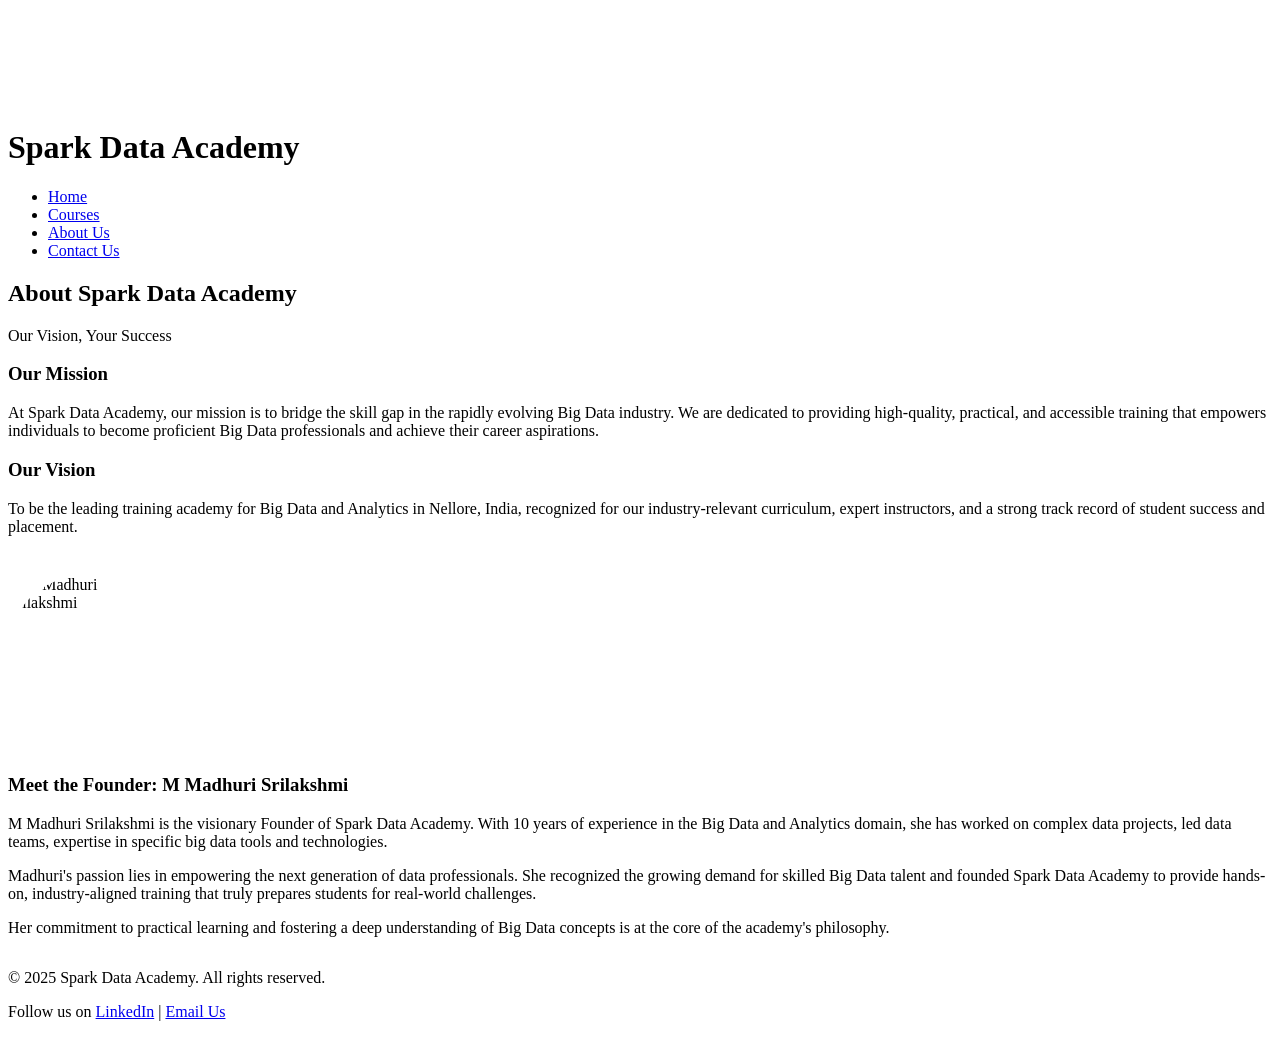
==== about.html @ 3890a060 "Update about.html" ====
<!DOCTYPE html>
<html lang="en">
<head>
    <meta charset="UTF-8">
    <meta name="viewport" content="width=device-width, initial-scale=1.0">
    <title>About Us - Spark Data Academy</title>
    <link rel="stylesheet" href="style.css">
    <link href="https://fonts.googleapis.com/css2?family=Montserrat:wght@400;700&family=Open+Sans:wght@400;600&display=swap" rel="stylesheet">
    <style>
        /* Embed the custom logo for the page header */
        .header-logo {
            content: url('logo.png'); /* REPLACE THIS WITH YOUR LOGO URL */
            height: 100px; /* Adjust as needed */
            width: 100px; /* auto; */
            vertical-align: middle;
            margin-right: 15px;
        }
        .founder-section {
            display: flex;
            align-items: center;
            gap: 30px;
            margin-top: 40px;
            flex-wrap: wrap; /* Allows wrapping on smaller screens */
        }
        .founder-img {
            flex-shrink: 0;
            width: 150px;
            height: 150px;
            border-radius: 50%;
            object-fit: cover;
            border: 3px solid var(--accent-color); /* Matches theme */
        }
        .founder-text {
            flex-grow: 1;
        }
    </style>
</head>
<body>
    <header>
        <div class="container">
            <span class="header-logo"></span>
            <h1>Spark Data Academy</h1>
            <nav>
                <ul>
                    <li><a href="index.html">Home</a></li>
                    <li><a href="courses.html">Courses</a></li>
                    <li><a href="about.html">About Us</a></li>
                    <li><a href="contact.html">Contact Us</a></li>
                </ul>
            </nav>
        </div>
    </header>

    <section id="page-hero">
        <div class="container">
            <h2>About Spark Data Academy</h2>
            <p>Our Vision, Your Success</p>
        </div>
    </section>

    <section id="about-content" class="light-bg">
        <div class="container">
            <h3>Our Mission</h3>
            <p>At Spark Data Academy, our mission is to bridge the skill gap in the rapidly evolving Big Data industry. We are dedicated to providing high-quality, practical, and accessible training that empowers individuals to become proficient Big Data professionals and achieve their career aspirations.</p>

            <h3>Our Vision</h3>
            <p>To be the leading training academy for Big Data and Analytics in Nellore, India, recognized for our industry-relevant curriculum, expert instructors, and a strong track record of student success and placement.</p>

            <div class="founder-section">
                <img src="https://i.imgur.com/your-profile-image-here.png" alt="M Madhuri Srilakshmi" class="founder-img"> <div class="founder-text">
                    <h3>Meet the Founder: M Madhuri Srilakshmi</h3>
                    <p>M Madhuri Srilakshmi is the visionary Founder of Spark Data Academy. With 10 years of experience in the Big Data and Analytics domain, she has worked on complex data projects, led data teams, expertise in specific big data tools and technologies.</p>
                    <p>Madhuri's passion lies in empowering the next generation of data professionals. She recognized the growing demand for skilled Big Data talent and founded Spark Data Academy to provide hands-on, industry-aligned training that truly prepares students for real-world challenges.</p>
                    <p>Her commitment to practical learning and fostering a deep understanding of Big Data concepts is at the core of the academy's philosophy.</p>
                </div>
            </div>
        </div>
    </section>

    <footer>
        <div class="container">
            <p>&copy; 2025 Spark Data Academy. All rights reserved.</p>
            <p>Follow us on <a href="https://www.linkedin.com/company/sparkbigdataacademy" target="_blank">LinkedIn</a> | <a href="mailto:sparkbigdataacademy@gmail.com">Email Us</a></p>
        </div>
    </footer>
</body>
</html>
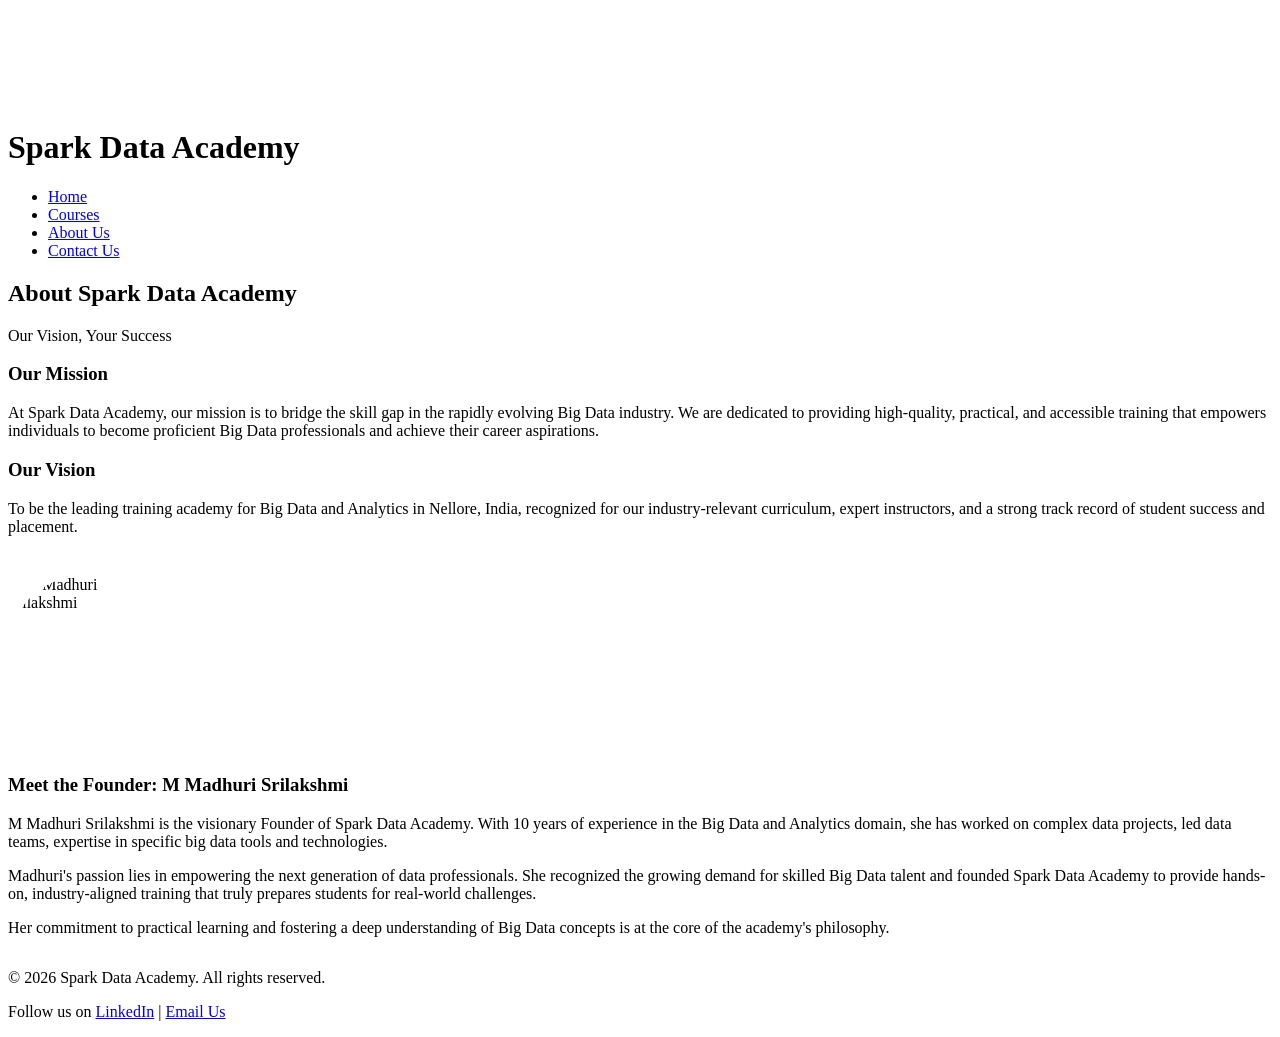
==== commit 700f722c: "Update about.html" ====
--- a/about.html
+++ b/about.html
@@ -79,7 +79,7 @@
 
     <footer>
         <div class="container">
-            <p>&copy; 2025 Spark Data Academy. All rights reserved.</p>
+            <p>&copy; 2026 Spark Data Academy. All rights reserved.</p>
             <p>Follow us on <a href="https://www.linkedin.com/company/sparkbigdataacademy" target="_blank">LinkedIn</a> | <a href="mailto:sparkbigdataacademy@gmail.com">Email Us</a></p>
         </div>
     </footer>
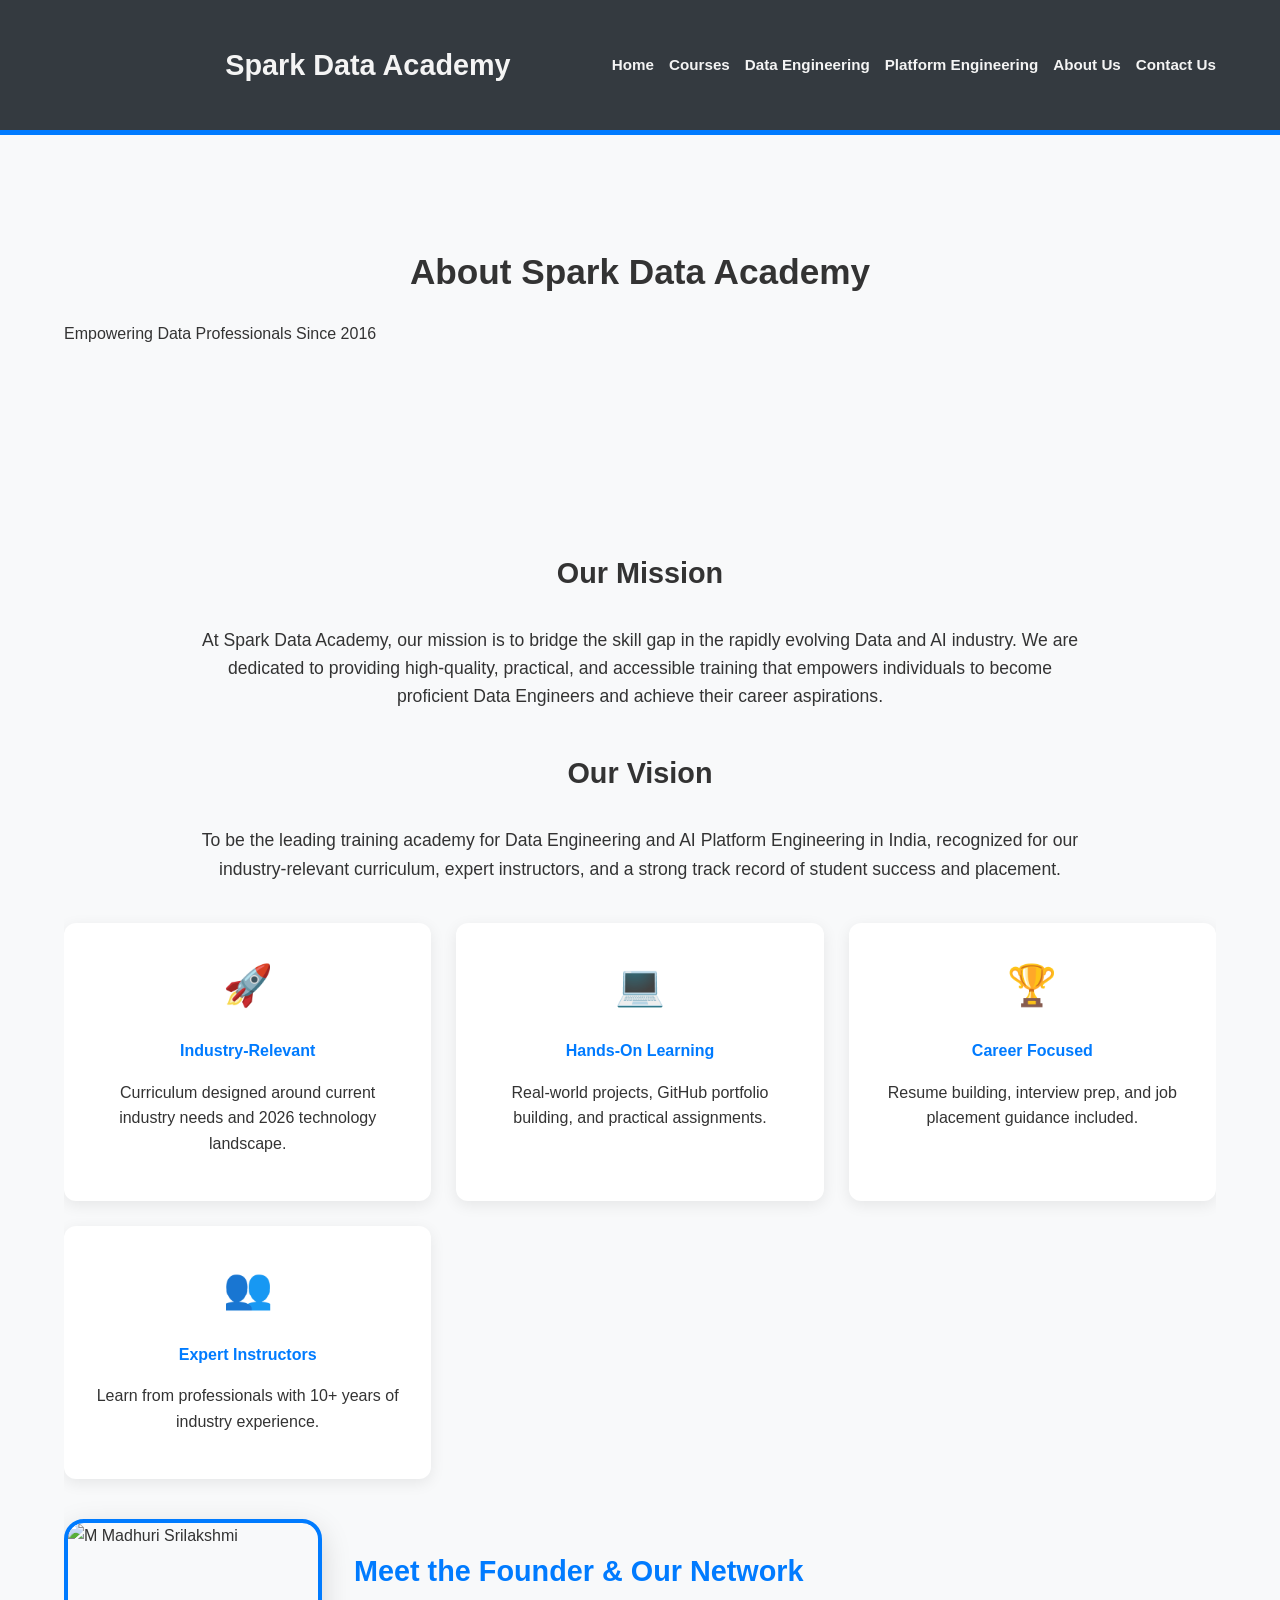
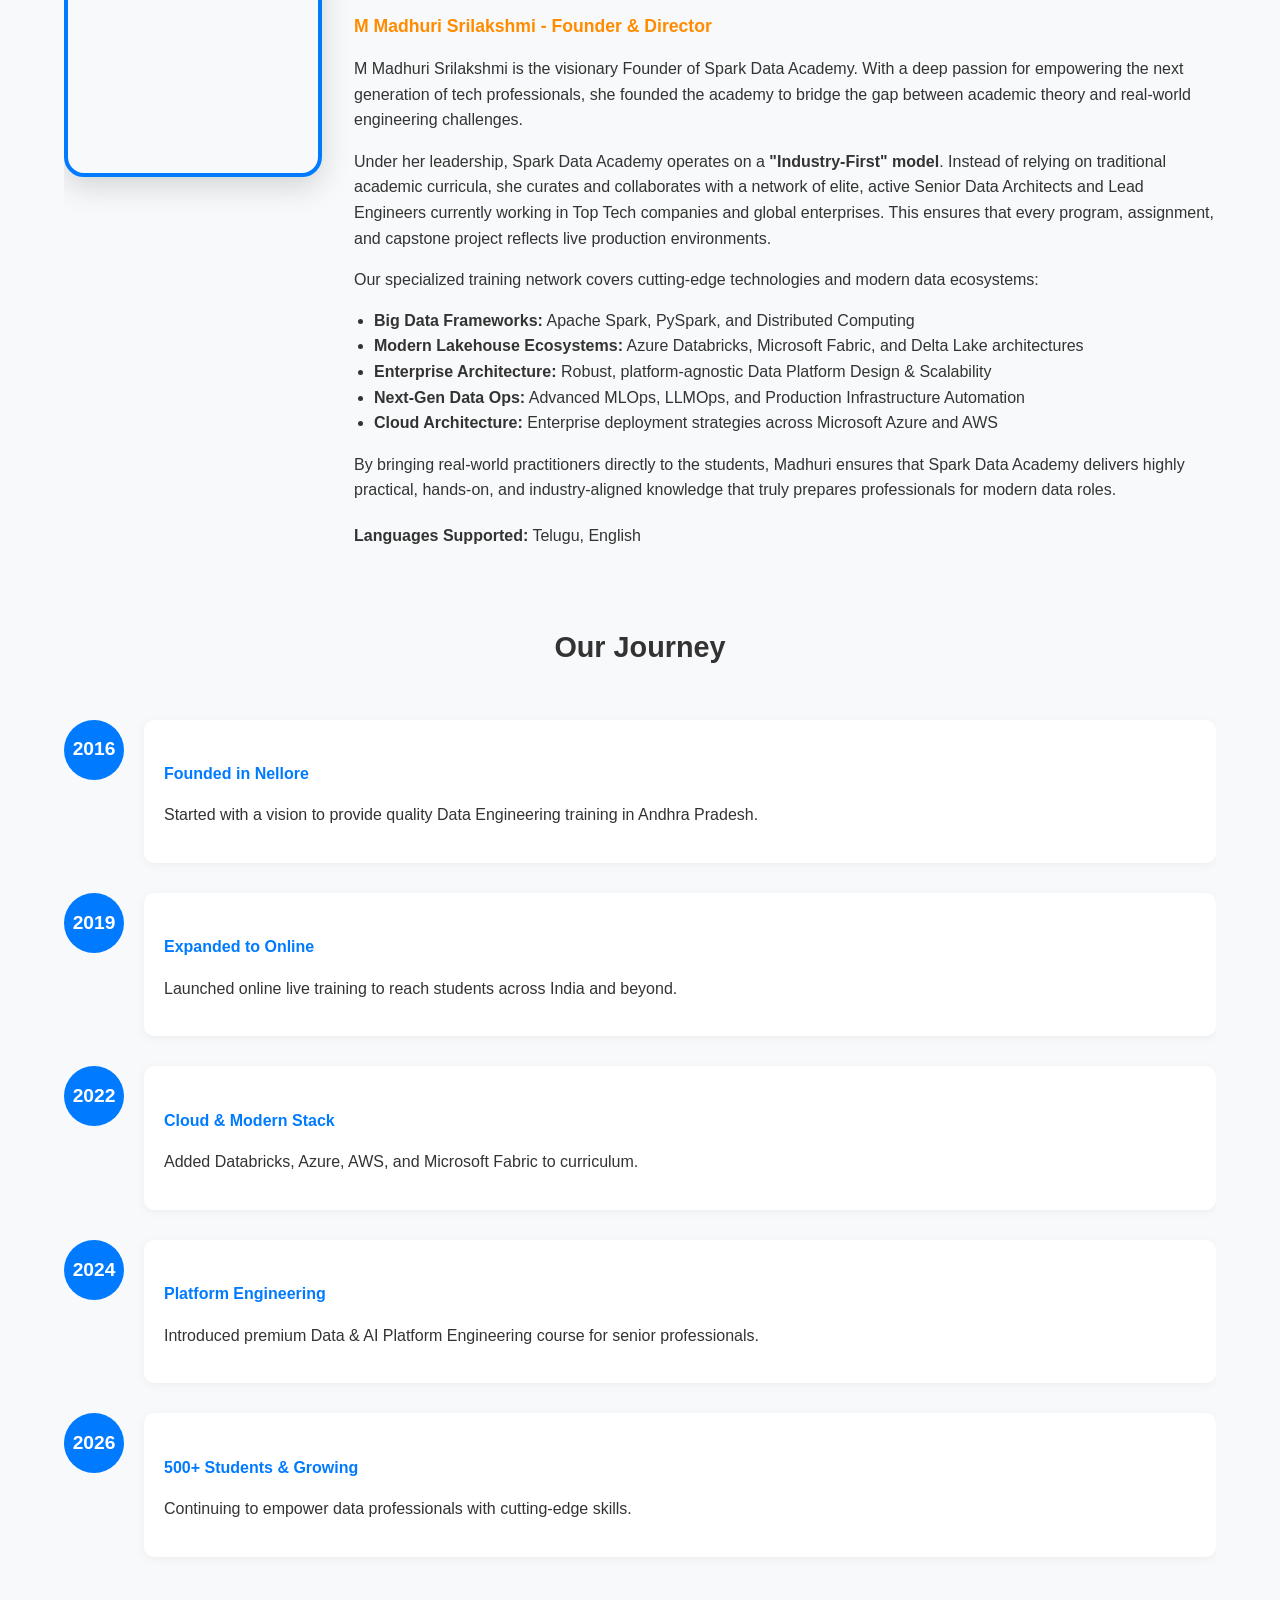
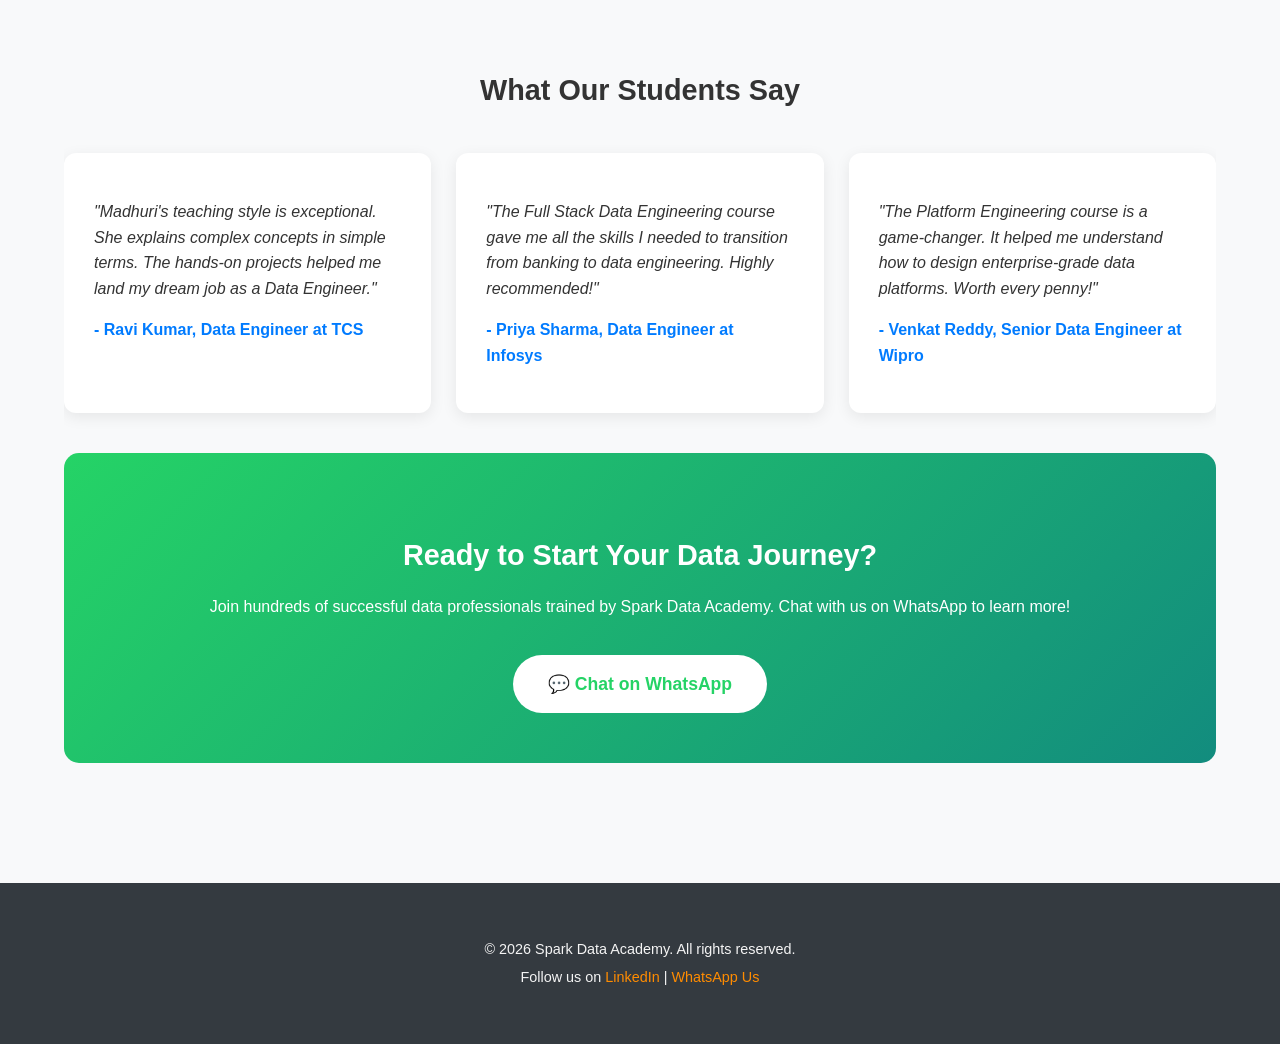
==== commit d1db5cce: "Updated syllabus and academy information" ====
--- a/about.html
+++ b/about.html
@@ -7,31 +7,133 @@
     <link rel="stylesheet" href="style.css">
     <link href="https://fonts.googleapis.com/css2?family=Montserrat:wght@400;700&family=Open+Sans:wght@400;600&display=swap" rel="stylesheet">
     <style>
-        /* Embed the custom logo for the page header */
         .header-logo {
-            content: url('logo.png'); /* REPLACE THIS WITH YOUR LOGO URL */
-            height: 100px; /* Adjust as needed */
-            width: 100px; /* auto; */
+            content: url('https://github.com/sparkdataacademy/sparkdataacademy.github.io/blob/e633ca1f9856132169ed6efd77cc8ddea6101597/logo.png?raw=true'); 
+            height: 60px; 
+            width: auto;
             vertical-align: middle;
             margin-right: 15px;
         }
         .founder-section {
+            display: grid;
+            grid-template-columns: 250px 1fr;
+            gap: 40px;
+            margin-top: 40px;
+            align-items: start;
+        }
+        .founder-img {
+            width: 250px;
+            height: 250px;
+            border-radius: 20px;
+            object-fit: cover;
+            border: 4px solid var(--primary-color);
+            box-shadow: 0 10px 30px rgba(0, 0, 0, 0.15);
+        }
+        .founder-text h3 {
+            color: var(--primary-color);
+            margin-bottom: 15px;
+        }
+        .founder-text .founder-title {
+            color: var(--secondary-color);
+            font-weight: bold;
+            font-size: 1.1em;
+            margin-bottom: 15px;
+        }
+        .values-grid {
+            display: grid;
+            grid-template-columns: repeat(auto-fit, minmax(280px, 1fr));
+            gap: 25px;
+            margin: 40px 0;
+        }
+        .value-card {
+            background: white;
+            padding: 30px;
+            border-radius: 12px;
+            text-align: center;
+            box-shadow: 0 4px 15px rgba(0, 0, 0, 0.08);
+            transition: transform 0.3s ease;
+        }
+        .value-card:hover {
+            transform: translateY(-5px);
+        }
+        .value-icon {
+            font-size: 2.5em;
+            margin-bottom: 15px;
+        }
+        .value-card h4 {
+            color: var(--primary-color);
+            margin-bottom: 10px;
+        }
+        .timeline {
+            position: relative;
+            padding: 20px 0;
+        }
+        .timeline-item {
+            display: flex;
+            margin-bottom: 30px;
+        }
+        .timeline-marker {
+            width: 60px;
+            height: 60px;
+            background: var(--primary-color);
+            border-radius: 50%;
             display: flex;
             align-items: center;
-            gap: 30px;
-            margin-top: 40px;
-            flex-wrap: wrap; /* Allows wrapping on smaller screens */
-        }
-        .founder-img {
+            justify-content: center;
+            color: white;
+            font-weight: bold;
+            font-size: 1.2em;
             flex-shrink: 0;
-            width: 150px;
-            height: 150px;
-            border-radius: 50%;
-            object-fit: cover;
-            border: 3px solid var(--accent-color); /* Matches theme */
-        }
-        .founder-text {
-            flex-grow: 1;
+            margin-right: 20px;
+        }
+        .timeline-content {
+            background: white;
+            padding: 20px;
+            border-radius: 10px;
+            box-shadow: 0 2px 10px rgba(0, 0, 0, 0.05);
+            flex: 1;
+        }
+        .timeline-content h4 {
+            color: var(--primary-color);
+            margin-bottom: 5px;
+        }
+        .cta-section {
+            background: linear-gradient(135deg, #25D366, #128C7E);
+            color: white;
+            padding: 50px 30px;
+            border-radius: 15px;
+            text-align: center;
+            margin: 40px 0;
+        }
+        .cta-section h3 {
+            color: white;
+            margin-bottom: 15px;
+        }
+        .whatsapp-btn {
+            display: inline-block;
+            background: white;
+            color: #25D366;
+            padding: 15px 35px;
+            text-decoration: none;
+            border-radius: 50px;
+            font-weight: bold;
+            font-size: 1.1em;
+            transition: all 0.3s ease;
+            margin-top: 20px;
+        }
+        .whatsapp-btn:hover {
+            transform: translateY(-3px);
+            box-shadow: 0 5px 20px rgba(0, 0, 0, 0.2);
+            text-decoration: none;
+        }
+        @media (max-width: 768px) {
+            .founder-section {
+                grid-template-columns: 1fr;
+                text-align: center;
+            }
+            .founder-img {
+                margin: 0 auto;
+            }
         }
     </style>
 </head>
@@ -44,6 +146,8 @@
                 <ul>
                     <li><a href="index.html">Home</a></li>
                     <li><a href="courses.html">Courses</a></li>
+                    <li><a href="full-stack-data-engineering-syllabus.html">Data Engineering</a></li>
+                    <li><a href="data-ai-platform-engineering.html">Platform Engineering</a></li>
                     <li><a href="about.html">About Us</a></li>
                     <li><a href="contact.html">Contact Us</a></li>
                 </ul>
@@ -54,25 +158,120 @@
     <section id="page-hero">
         <div class="container">
             <h2>About Spark Data Academy</h2>
-            <p>Our Vision, Your Success</p>
+            <p>Empowering Data Professionals Since 2016</p>
         </div>
     </section>
 
     <section id="about-content" class="light-bg">
         <div class="container">
-            <h3>Our Mission</h3>
-            <p>At Spark Data Academy, our mission is to bridge the skill gap in the rapidly evolving Big Data industry. We are dedicated to providing high-quality, practical, and accessible training that empowers individuals to become proficient Big Data professionals and achieve their career aspirations.</p>
-
-            <h3>Our Vision</h3>
-            <p>To be the leading training academy for Big Data and Analytics in Nellore, India, recognized for our industry-relevant curriculum, expert instructors, and a strong track record of student success and placement.</p>
+            <h3 style="text-align: center; margin-bottom: 30px;">Our Mission</h3>
+            <p style="text-align: center; max-width: 900px; margin: 0 auto; font-size: 1.1em;">At Spark Data Academy, our mission is to bridge the skill gap in the rapidly evolving Data and AI industry. We are dedicated to providing high-quality, practical, and accessible training that empowers individuals to become proficient Data Engineers and achieve their career aspirations.</p>
+
+            <h3 style="text-align: center; margin: 40px 0 30px;">Our Vision</h3>
+            <p style="text-align: center; max-width: 900px; margin: 0 auto; font-size: 1.1em;">To be the leading training academy for Data Engineering and AI Platform Engineering in India, recognized for our industry-relevant curriculum, expert instructors, and a strong track record of student success and placement.</p>
+
+            <div class="values-grid">
+                <div class="value-card">
+                    <div class="value-icon">&#128640;</div>
+                    <h4>Industry-Relevant</h4>
+                    <p>Curriculum designed around current industry needs and 2026 technology landscape.</p>
+                </div>
+                <div class="value-card">
+                    <div class="value-icon">&#128187;</div>
+                    <h4>Hands-On Learning</h4>
+                    <p>Real-world projects, GitHub portfolio building, and practical assignments.</p>
+                </div>
+                <div class="value-card">
+                    <div class="value-icon">&#127942;</div>
+                    <h4>Career Focused</h4>
+                    <p>Resume building, interview prep, and job placement guidance included.</p>
+                </div>
+                <div class="value-card">
+                    <div class="value-icon">&#128101;</div>
+                    <h4>Expert Instructors</h4>
+                    <p>Learn from professionals with 10+ years of industry experience.</p>
+                </div>
+            </div>
 
             <div class="founder-section">
-                <img src="https://i.imgur.com/your-profile-image-here.png" alt="M Madhuri Srilakshmi" class="founder-img"> <div class="founder-text">
-                    <h3>Meet the Founder: M Madhuri Srilakshmi</h3>
-                    <p>M Madhuri Srilakshmi is the visionary Founder of Spark Data Academy. With 10 years of experience in the Big Data and Analytics domain, she has worked on complex data projects, led data teams, expertise in specific big data tools and technologies.</p>
-                    <p>Madhuri's passion lies in empowering the next generation of data professionals. She recognized the growing demand for skilled Big Data talent and founded Spark Data Academy to provide hands-on, industry-aligned training that truly prepares students for real-world challenges.</p>
-                    <p>Her commitment to practical learning and fostering a deep understanding of Big Data concepts is at the core of the academy's philosophy.</p>
-                </div>
+                <img src="https://github.com/sparkdataacademy/sparkdataacademy.github.io/blob/main/logo.png?raw=true" alt="M Madhuri Srilakshmi" class="founder-img">
+                <div class="founder-text">
+                    <h3>Meet the Founder & Our Network</h3>
+                    <p class="founder-title">M Madhuri Srilakshmi - Founder & Director</p>
+                    <p>M Madhuri Srilakshmi is the visionary Founder of Spark Data Academy. With a deep passion for empowering the next generation of tech professionals, she founded the academy to bridge the gap between academic theory and real-world engineering challenges.</p>
+                    <p>Under her leadership, Spark Data Academy operates on a <strong>"Industry-First" model</strong>. Instead of relying on traditional academic curricula, she curates and collaborates with a network of elite, active Senior Data Architects and Lead Engineers currently working in Top Tech companies and global enterprises. This ensures that every program, assignment, and capstone project reflects live production environments.</p>
+                    <p>Our specialized training network covers cutting-edge technologies and modern data ecosystems:</p>
+                    <ul style="margin: 15px 0; padding-left: 20px;">
+                        <li><strong>Big Data Frameworks:</strong> Apache Spark, PySpark, and Distributed Computing</li>
+                        <li><strong>Modern Lakehouse Ecosystems:</strong> Azure Databricks, Microsoft Fabric, and Delta Lake architectures</li>
+                        <li><strong>Enterprise Architecture:</strong> Robust, platform-agnostic Data Platform Design & Scalability</li>
+                        <li><strong>Next-Gen Data Ops:</strong> Advanced MLOps, LLMOps, and Production Infrastructure Automation</li>
+                        <li><strong>Cloud Architecture:</strong> Enterprise deployment strategies across Microsoft Azure and AWS</li>
+                    </ul>
+                    <p>By bringing real-world practitioners directly to the students, Madhuri ensures that Spark Data Academy delivers highly practical, hands-on, and industry-aligned knowledge that truly prepares professionals for modern data roles.</p>
+                    <p style="margin-top: 20px;"><strong>Languages Supported:</strong> Telugu, English</p>
+                </div>
+            </div>
+
+            <h3 style="text-align: center; margin: 60px 0 30px;">Our Journey</h3>
+            <div class="timeline">
+                <div class="timeline-item">
+                    <div class="timeline-marker">2016</div>
+                    <div class="timeline-content">
+                        <h4>Founded in Nellore</h4>
+                        <p>Started with a vision to provide quality Data Engineering training in Andhra Pradesh.</p>
+                    </div>
+                </div>
+                <div class="timeline-item">
+                    <div class="timeline-marker">2019</div>
+                    <div class="timeline-content">
+                        <h4>Expanded to Online</h4>
+                        <p>Launched online live training to reach students across India and beyond.</p>
+                    </div>
+                </div>
+                <div class="timeline-item">
+                    <div class="timeline-marker">2022</div>
+                    <div class="timeline-content">
+                        <h4>Cloud & Modern Stack</h4>
+                        <p>Added Databricks, Azure, AWS, and Microsoft Fabric to curriculum.</p>
+                    </div>
+                </div>
+                <div class="timeline-item">
+                    <div class="timeline-marker">2024</div>
+                    <div class="timeline-content">
+                        <h4>Platform Engineering</h4>
+                        <p>Introduced premium Data & AI Platform Engineering course for senior professionals.</p>
+                    </div>
+                </div>
+                <div class="timeline-item">
+                    <div class="timeline-marker">2026</div>
+                    <div class="timeline-content">
+                        <h4>500+ Students & Growing</h4>
+                        <p>Continuing to empower data professionals with cutting-edge skills.</p>
+                    </div>
+                </div>
+            </div>
+
+            <h3 style="text-align: center; margin: 60px 0 30px;">What Our Students Say</h3>
+            <div class="values-grid">
+                <div class="value-card" style="text-align: left;">
+                    <p style="font-style: italic; margin-bottom: 15px;">"Madhuri's teaching style is exceptional. She explains complex concepts in simple terms. The hands-on projects helped me land my dream job as a Data Engineer."</p>
+                    <p style="font-weight: bold; color: var(--primary-color);">- Ravi Kumar, Data Engineer at TCS</p>
+                </div>
+                <div class="value-card" style="text-align: left;">
+                    <p style="font-style: italic; margin-bottom: 15px;">"The Full Stack Data Engineering course gave me all the skills I needed to transition from banking to data engineering. Highly recommended!"</p>
+                    <p style="font-weight: bold; color: var(--primary-color);">- Priya Sharma, Data Engineer at Infosys</p>
+                </div>
+                <div class="value-card" style="text-align: left;">
+                    <p style="font-style: italic; margin-bottom: 15px;">"The Platform Engineering course is a game-changer. It helped me understand how to design enterprise-grade data platforms. Worth every penny!"</p>
+                    <p style="font-weight: bold; color: var(--primary-color);">- Venkat Reddy, Senior Data Engineer at Wipro</p>
+                </div>
+            </div>
+
+            <div class="cta-section">
+                <h3>Ready to Start Your Data Journey?</h3>
+                <p>Join hundreds of successful data professionals trained by Spark Data Academy. Chat with us on WhatsApp to learn more!</p>
+                <a href="https://wa.me/919030456094?text=Hi%20Spark%20Data%20Academy!%20I%27d%20like%20to%20know%20more%20about%20your%20courses." class="whatsapp-btn" target="_blank">&#128172; Chat on WhatsApp</a>
             </div>
         </div>
     </section>
@@ -80,8 +279,8 @@
     <footer>
         <div class="container">
             <p>&copy; 2026 Spark Data Academy. All rights reserved.</p>
-            <p>Follow us on <a href="https://www.linkedin.com/company/sparkbigdataacademy" target="_blank">LinkedIn</a> | <a href="mailto:sparkbigdataacademy@gmail.com">Email Us</a></p>
+            <p>Follow us on <a href="https://www.linkedin.com/company/sparkbigdataacademy" target="_blank">LinkedIn</a> | <a href="https://wa.me/919030456094" target="_blank">WhatsApp Us</a></p>
         </div>
     </footer>
 </body>
-</html>
+</html>
--- a/style.css
+++ b/style.css
@@ -0,0 +1,301 @@
+/* Basic Reset & Base Styles */
+:root {
+    --primary-color: #007bff; /* A nice blue, adjust to your brand blue */
+    --secondary-color: #ff8c00; /* A vibrant orange, adjust to your brand orange */
+    --accent-color: #ff6347; /* A more reddish orange, for highlights */
+    --dark-text: #333;
+    --light-text: #f4f4f4;
+    --light-bg: #f8f9fa;
+    --dark-bg: #343a40;
+    --gray-light: #e9ecef;
+}
+
+body {
+    font-family: 'Open Sans', sans-serif;
+    margin: 0;
+    padding: 0;
+    line-height: 1.6;
+    color: var(--dark-text);
+    background-color: var(--light-bg);
+}
+
+.container {
+    width: 90%;
+    max-width: 1200px;
+    margin: auto;
+    overflow: hidden; /* Clear floats */
+    padding: 20px 0;
+}
+
+h1, h2, h3, h4, h5, h6 {
+    font-family: 'Montserrat', sans-serif;
+    color: var(--dark-text);
+    margin-bottom: 20px;
+}
+
+h1 { font-size: 2.8em; text-align: center; }
+h2 { font-size: 2.2em; text-align: center; }
+h3 { font-size: 1.8em; margin-bottom: 15px; }
+
+p {
+    margin-bottom: 15px;
+}
+
+a {
+    color: var(--primary-color);
+    text-decoration: none;
+}
+
+a:hover {
+    text-decoration: underline;
+}
+
+/* Header */
+header {
+    background: var(--dark-bg);
+    color: var(--light-text);
+    padding: 15px 0;
+    border-bottom: 5px solid var(--primary-color);
+}
+
+header .container {
+    display: flex;
+    justify-content: space-between;
+    align-items: center;
+    flex-wrap: wrap; /* Allows wrapping on smaller screens */
+}
+
+header h1 {
+    color: var(--light-text);
+    margin: 0;
+    font-size: 1.8em;
+    text-align: left; /* Override general h1 center */
+}
+
+header nav ul {
+    list-style: none;
+    margin: 0;
+    padding: 0;
+    display: flex;
+    flex-wrap: wrap; /* Allows wrapping on smaller screens */
+}
+
+header nav ul li {
+    margin-left: 15px;
+}
+
+header nav ul li a {
+    color: var(--light-text);
+    text-decoration: none;
+    font-weight: 600;
+    font-size: 0.95em;
+    transition: color 0.3s ease;
+}
+
+header nav ul li a:hover {
+    color: var(--secondary-color);
+    text-decoration: none; /* Remove underline on hover for nav */
+}
+
+/* Hero Section */
+#hero {
+    background: linear-gradient(rgba(0, 0, 0, 0.6), rgba(0, 0, 0, 0.6)), url('https://i.imgur.com/your-hero-background-image.jpg') no-repeat center center/cover; /* REPLACE WITH A SUITABLE BACKGROUND IMAGE URL */
+    color: var(--light-text);
+    text-align: center;
+    padding: 100px 0;
+    height: 400px; /* Fixed height for hero section */
+    display: flex;
+    align-items: center;
+    justify-content: center;
+}
+
+#hero h2 {
+    color: var(--light-text);
+    font-size: 3.5em;
+    margin-bottom: 20px;
+}
+
+#hero p {
+    font-size: 1.3em;
+    max-width: 800px;
+    margin: 0 auto 30px;
+}
+
+/* Buttons */
+.button {
+    display: inline-block;
+    background: var(--primary-color);
+    color: #fff;
+    padding: 12px 25px;
+    text-decoration: none;
+    border-radius: 5px;
+    font-weight: 600;
+    transition: background 0.3s ease;
+}
+
+.button:hover {
+    background: var(--accent-color);
+    text-decoration: none;
+}
+
+.button.secondary {
+    background: var(--secondary-color);
+}
+
+.button.secondary:hover {
+    background: var(--primary-color);
+}
+
+/* Sections */
+section {
+    padding: 60px 0;
+}
+
+.light-bg {
+    background-color: var(--light-bg);
+}
+
+.dark-bg {
+    background-color: var(--dark-bg);
+    color: var(--light-text);
+}
+
+.dark-bg h3, .dark-bg h4 {
+    color: var(--light-text);
+}
+
+/* Features Grid (for Why Choose Us) */
+.features-grid {
+    display: flex;
+    justify-content: space-around;
+    flex-wrap: wrap; /* Allows wrapping on smaller screens */
+    gap: 30px;
+    margin-top: 30px;
+}
+
+.feature-item {
+    background: #fff;
+    padding: 25px;
+    border-radius: 8px;
+    box-shadow: 0 2px 5px rgba(0,0,0,0.1);
+    text-align: center;
+    max-width: 300px;
+    flex: 1; /* Allows items to grow */
+    min-width: 280px; /* Minimum width before wrapping */
+}
+
+.dark-bg .feature-item {
+    background: #495057; /* Darker background for items in dark section */
+    color: var(--light-text);
+}
+
+.dark-bg .feature-item h4 {
+    color: var(--secondary-color); /* Highlight headings in dark section */
+}
+
+/* Technologies List */
+.tech-list {
+    display: flex;
+    flex-wrap: wrap;
+    justify-content: center;
+    gap: 20px;
+    margin-top: 30px;
+}
+
+.tech-list p {
+    background: var(--primary-color);
+    color: #fff;
+    padding: 10px 20px;
+    border-radius: 25px;
+    font-weight: 600;
+    text-align: center;
+    margin: 0; /* Remove default paragraph margin */
+}
+
+/* Course Item on Courses page */
+.course-item {
+    background-color: #fff;
+    padding: 30px;
+    margin-bottom: 30px;
+    border-radius: 8px;
+    box-shadow: 0 4px 8px rgba(0, 0, 0, 0.1);
+}
+
+.course-item h3 {
+    color: var(--primary-color);
+    margin-top: 0;
+}
+
+.course-item ul {
+    list-style: none;
+    padding: 0;
+    margin-top: 15px;
+}
+
+.course-item ul li {
+    margin-bottom: 8px;
+    font-size: 0.95em;
+}
+
+.course-item .button {
+    margin-top: 20px;
+}
+
+/* Text alignment helpers */
+.text-center {
+    text-align: center;
+}
+
+/* Footer */
+footer {
+    background: var(--dark-bg);
+    color: var(--light-text);
+    text-align: center;
+    padding: 30px 0;
+    font-size: 0.9em;
+}
+
+footer p {
+    margin: 5px 0;
+}
+
+footer a {
+    color: var(--secondary-color);
+}
+
+footer a:hover {
+    color: var(--primary-color);
+}
+
+/* Responsive adjustments */
+@media (max-width: 768px) {
+    header .container {
+        flex-direction: column;
+        text-align: center;
+    }
+    header nav ul {
+        margin-top: 15px;
+        justify-content: center;
+    }
+    header nav ul li {
+        margin: 0 10px;
+    }
+    #hero h2 {
+        font-size: 2.5em;
+    }
+    .features-grid {
+        flex-direction: column;
+        align-items: center;
+    }
+    .feature-item, .tech-list p {
+        width: 100%;
+        max-width: 350px; /* Constrain width on small screens */
+    }
+    .founder-section {
+        flex-direction: column;
+        text-align: center;
+    }
+    .founder-img {
+        margin-bottom: 20px;
+    }
+}
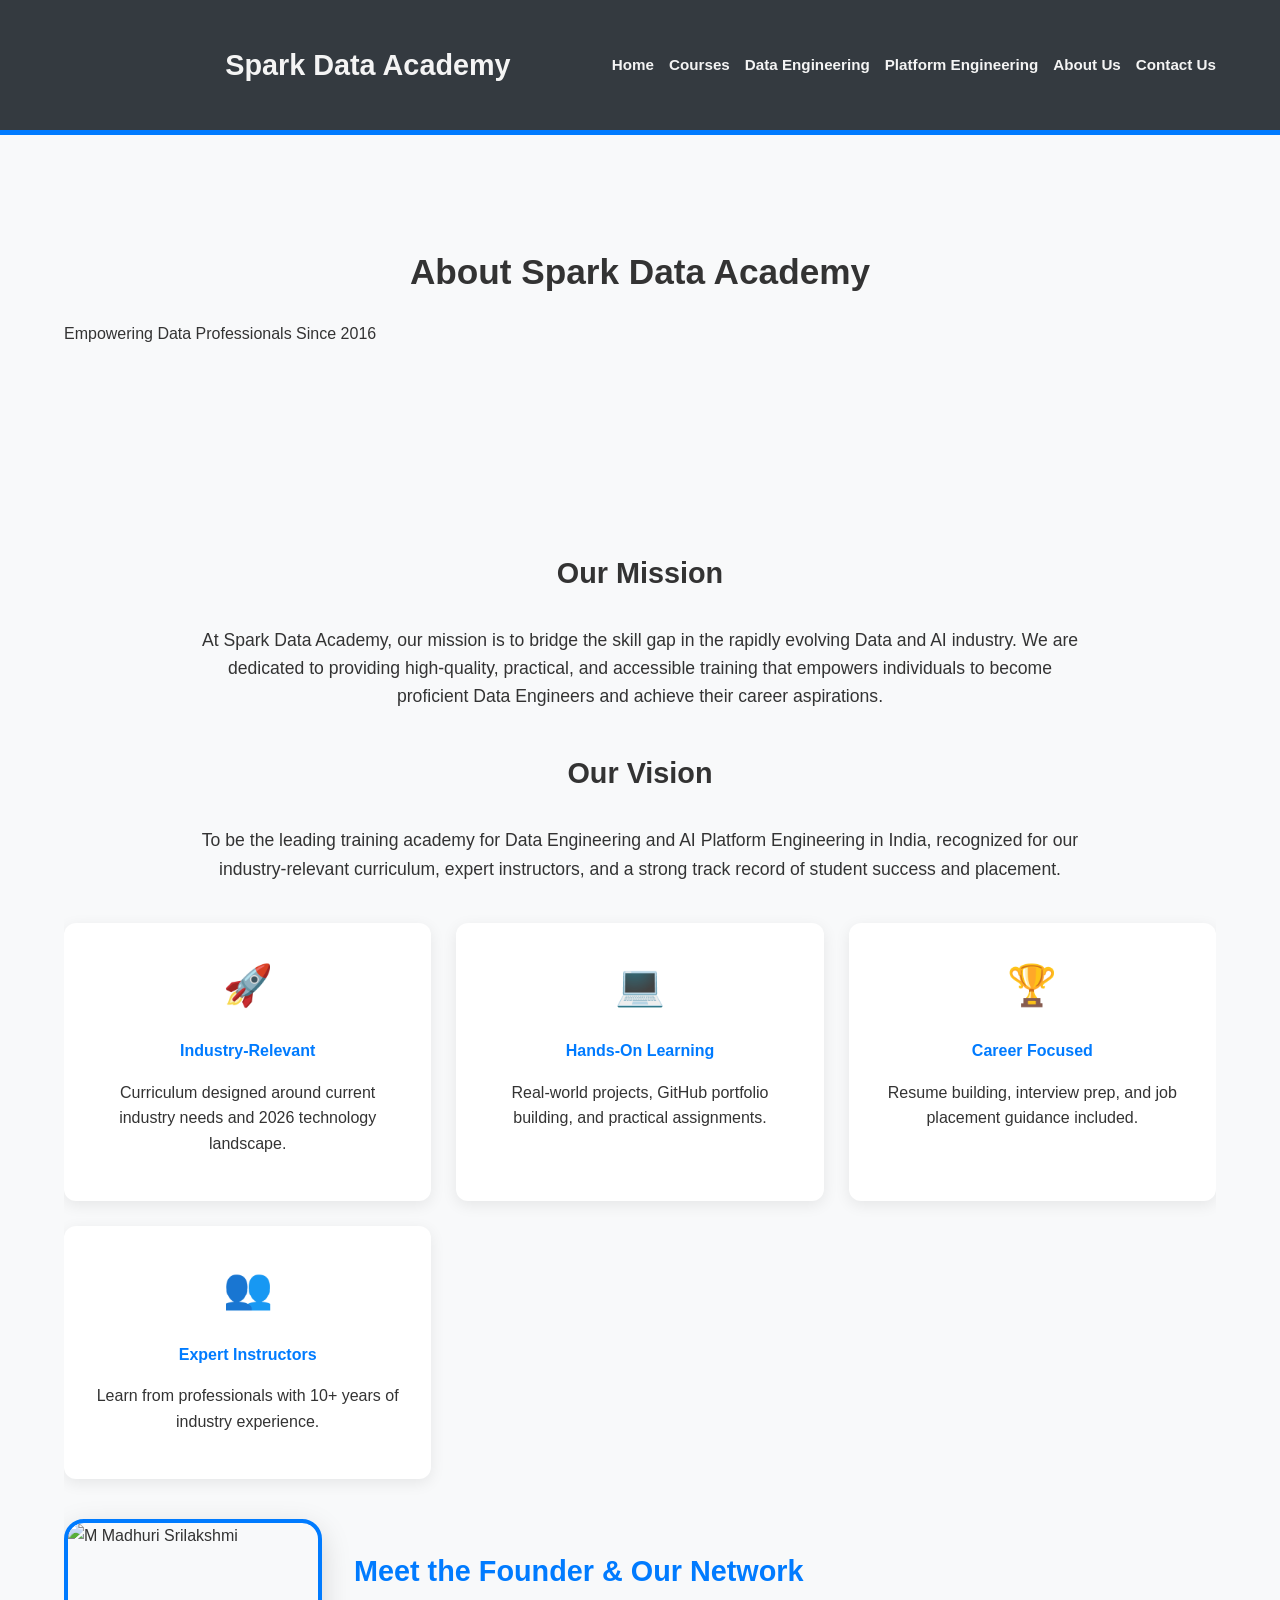
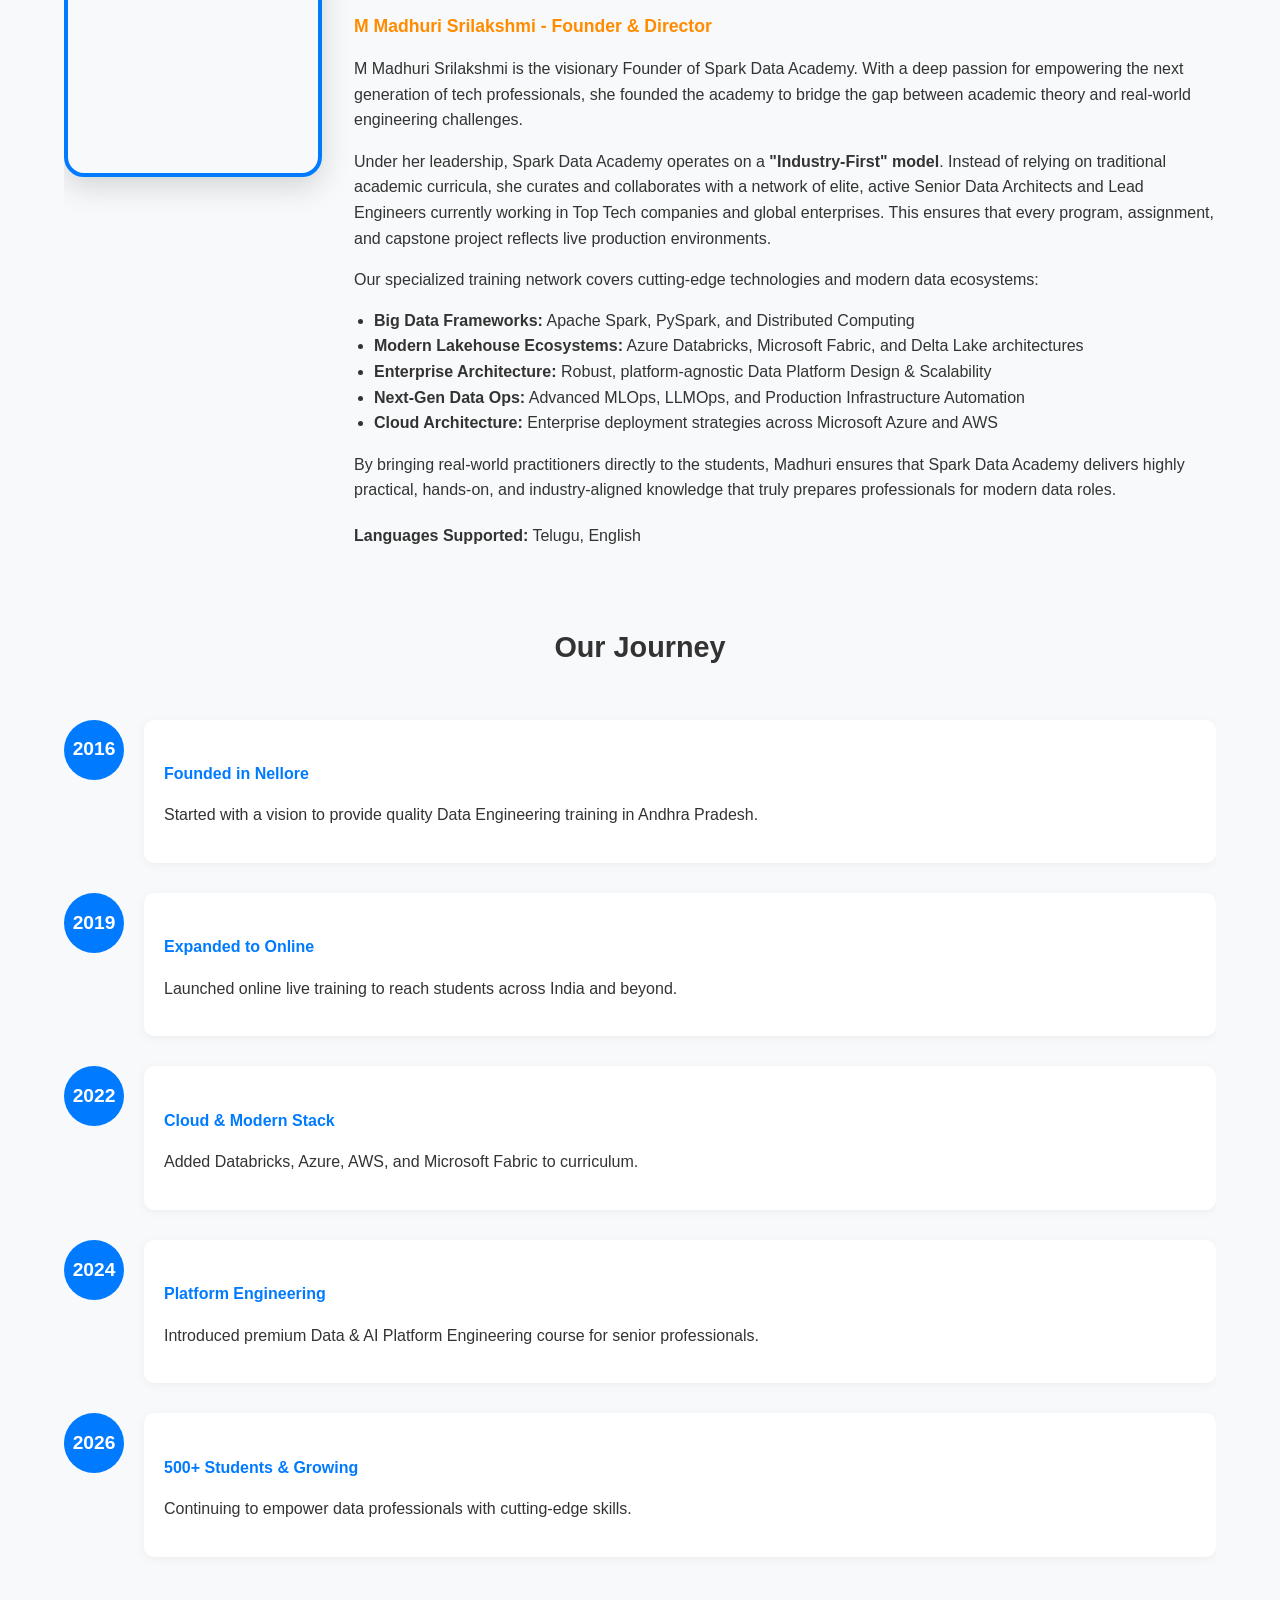
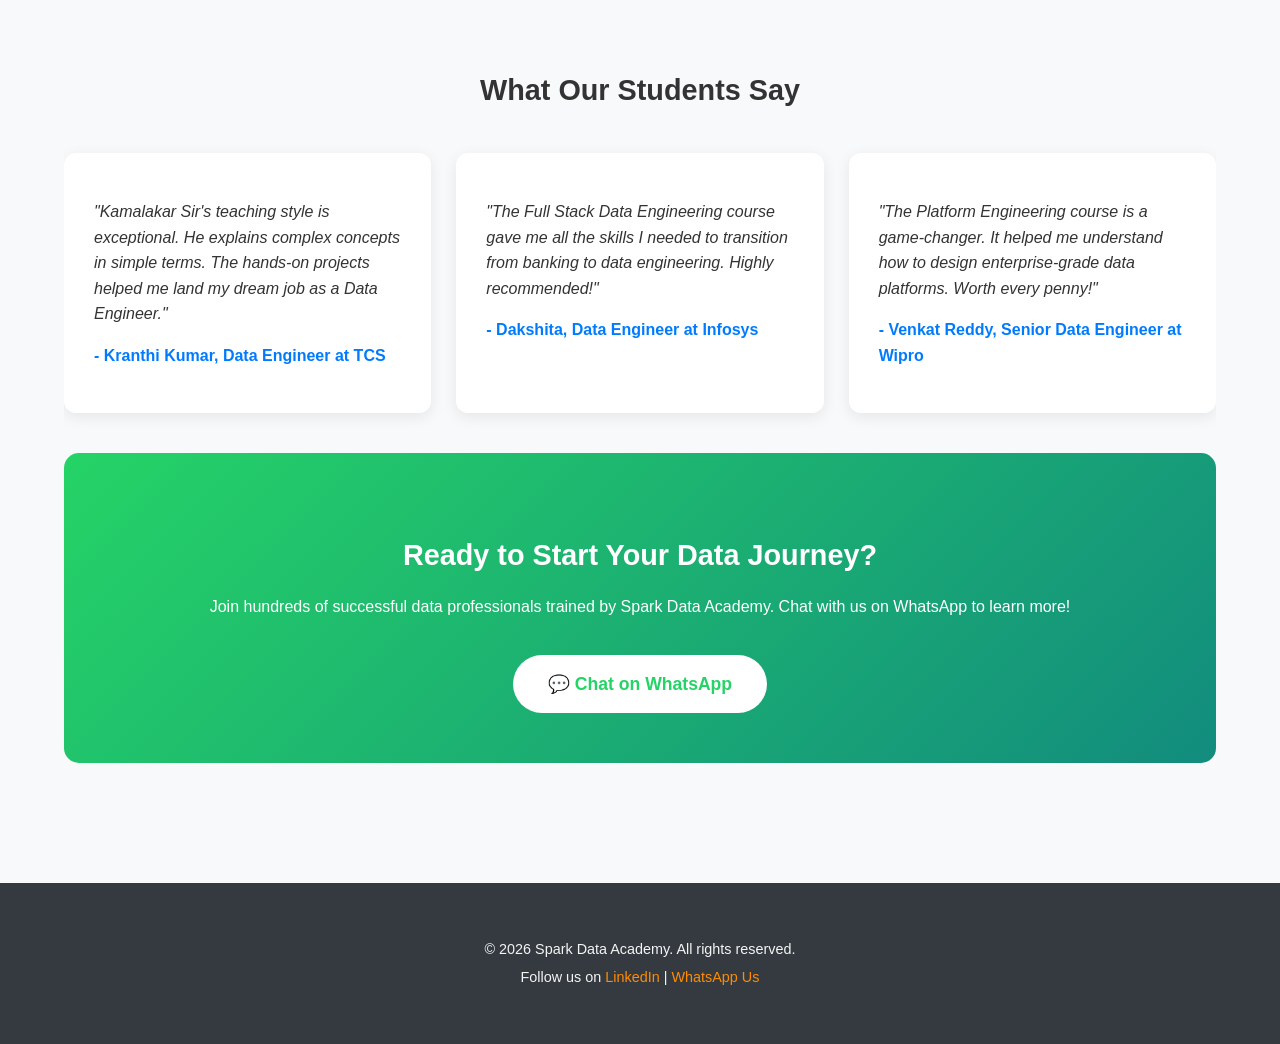
==== commit dac4b602: "updated about.html" ====
--- a/about.html
+++ b/about.html
@@ -255,12 +255,12 @@
             <h3 style="text-align: center; margin: 60px 0 30px;">What Our Students Say</h3>
             <div class="values-grid">
                 <div class="value-card" style="text-align: left;">
-                    <p style="font-style: italic; margin-bottom: 15px;">"Madhuri's teaching style is exceptional. She explains complex concepts in simple terms. The hands-on projects helped me land my dream job as a Data Engineer."</p>
-                    <p style="font-weight: bold; color: var(--primary-color);">- Ravi Kumar, Data Engineer at TCS</p>
+                    <p style="font-style: italic; margin-bottom: 15px;">"Kamalakar Sir's teaching style is exceptional. He explains complex concepts in simple terms. The hands-on projects helped me land my dream job as a Data Engineer."</p>
+                    <p style="font-weight: bold; color: var(--primary-color);">- Kranthi Kumar, Data Engineer at TCS</p>
                 </div>
                 <div class="value-card" style="text-align: left;">
                     <p style="font-style: italic; margin-bottom: 15px;">"The Full Stack Data Engineering course gave me all the skills I needed to transition from banking to data engineering. Highly recommended!"</p>
-                    <p style="font-weight: bold; color: var(--primary-color);">- Priya Sharma, Data Engineer at Infosys</p>
+                    <p style="font-weight: bold; color: var(--primary-color);">- Dakshita, Data Engineer at Infosys</p>
                 </div>
                 <div class="value-card" style="text-align: left;">
                     <p style="font-style: italic; margin-bottom: 15px;">"The Platform Engineering course is a game-changer. It helped me understand how to design enterprise-grade data platforms. Worth every penny!"</p>
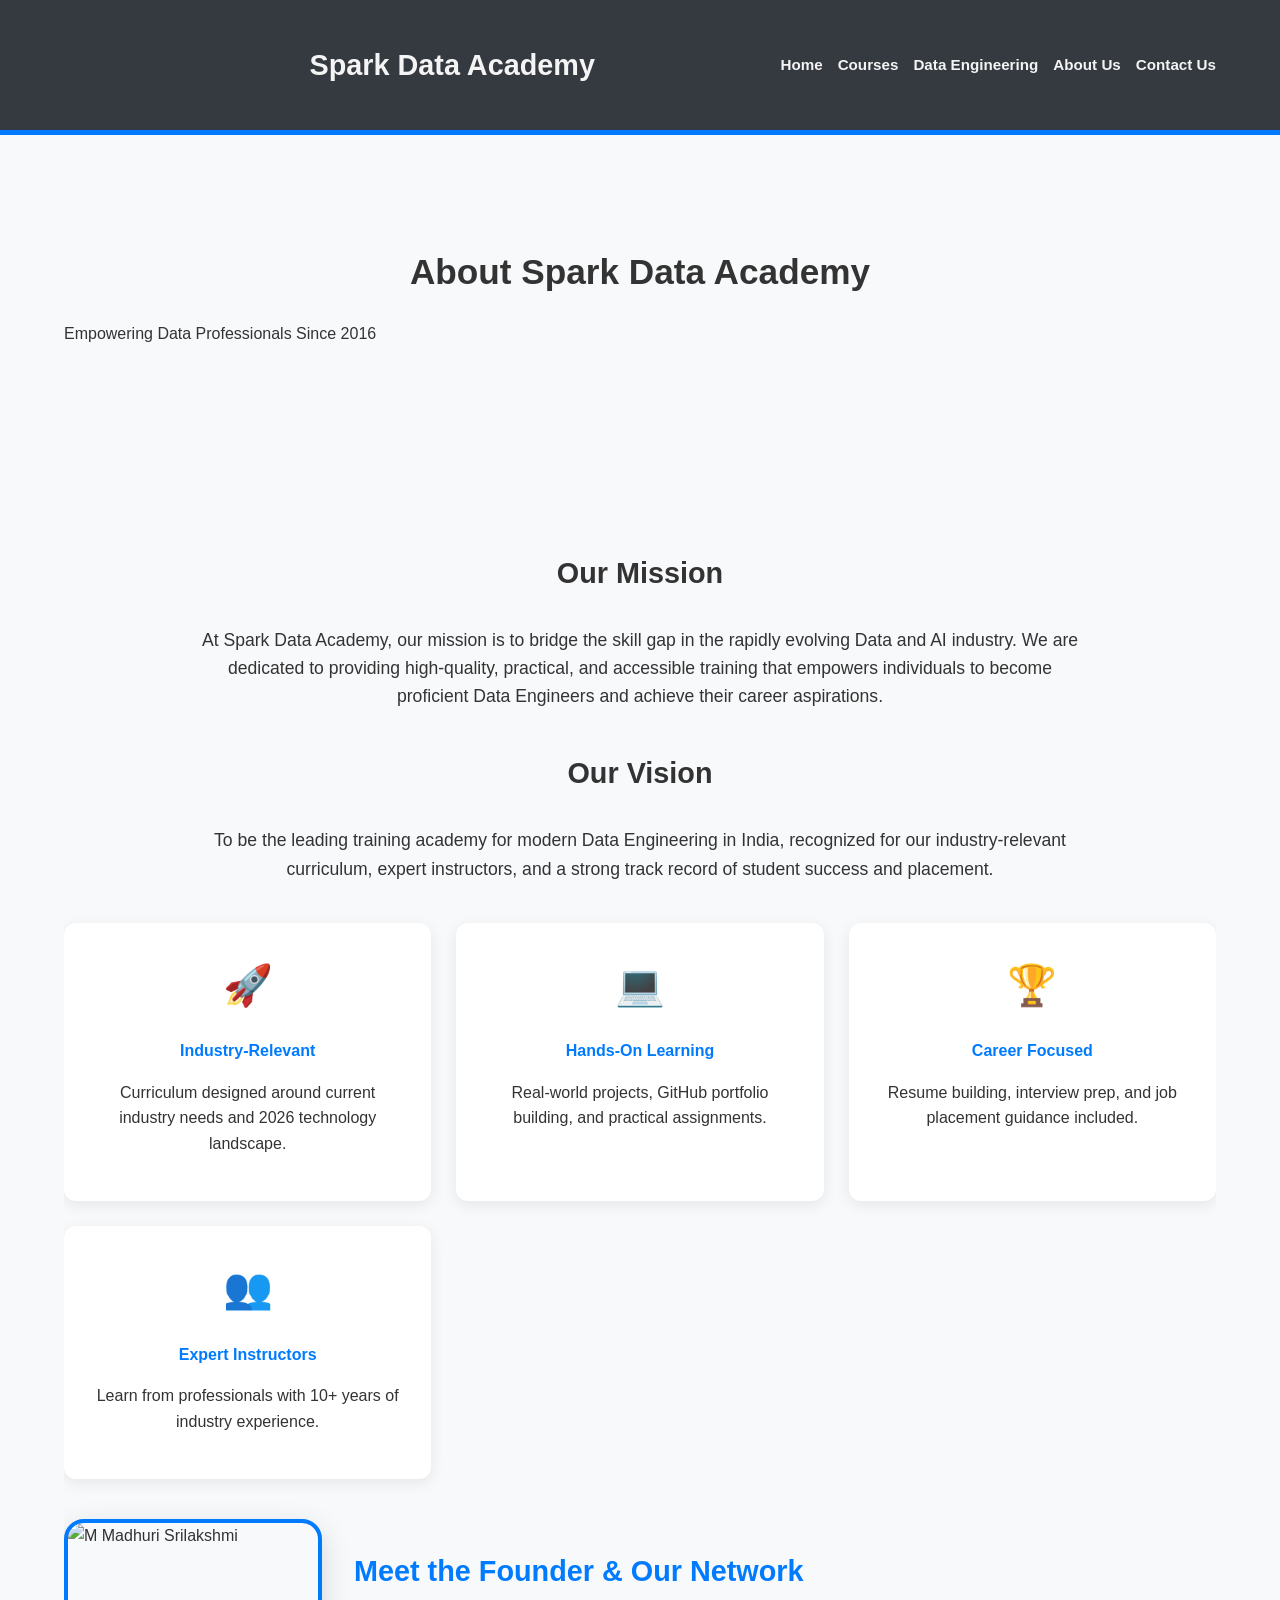
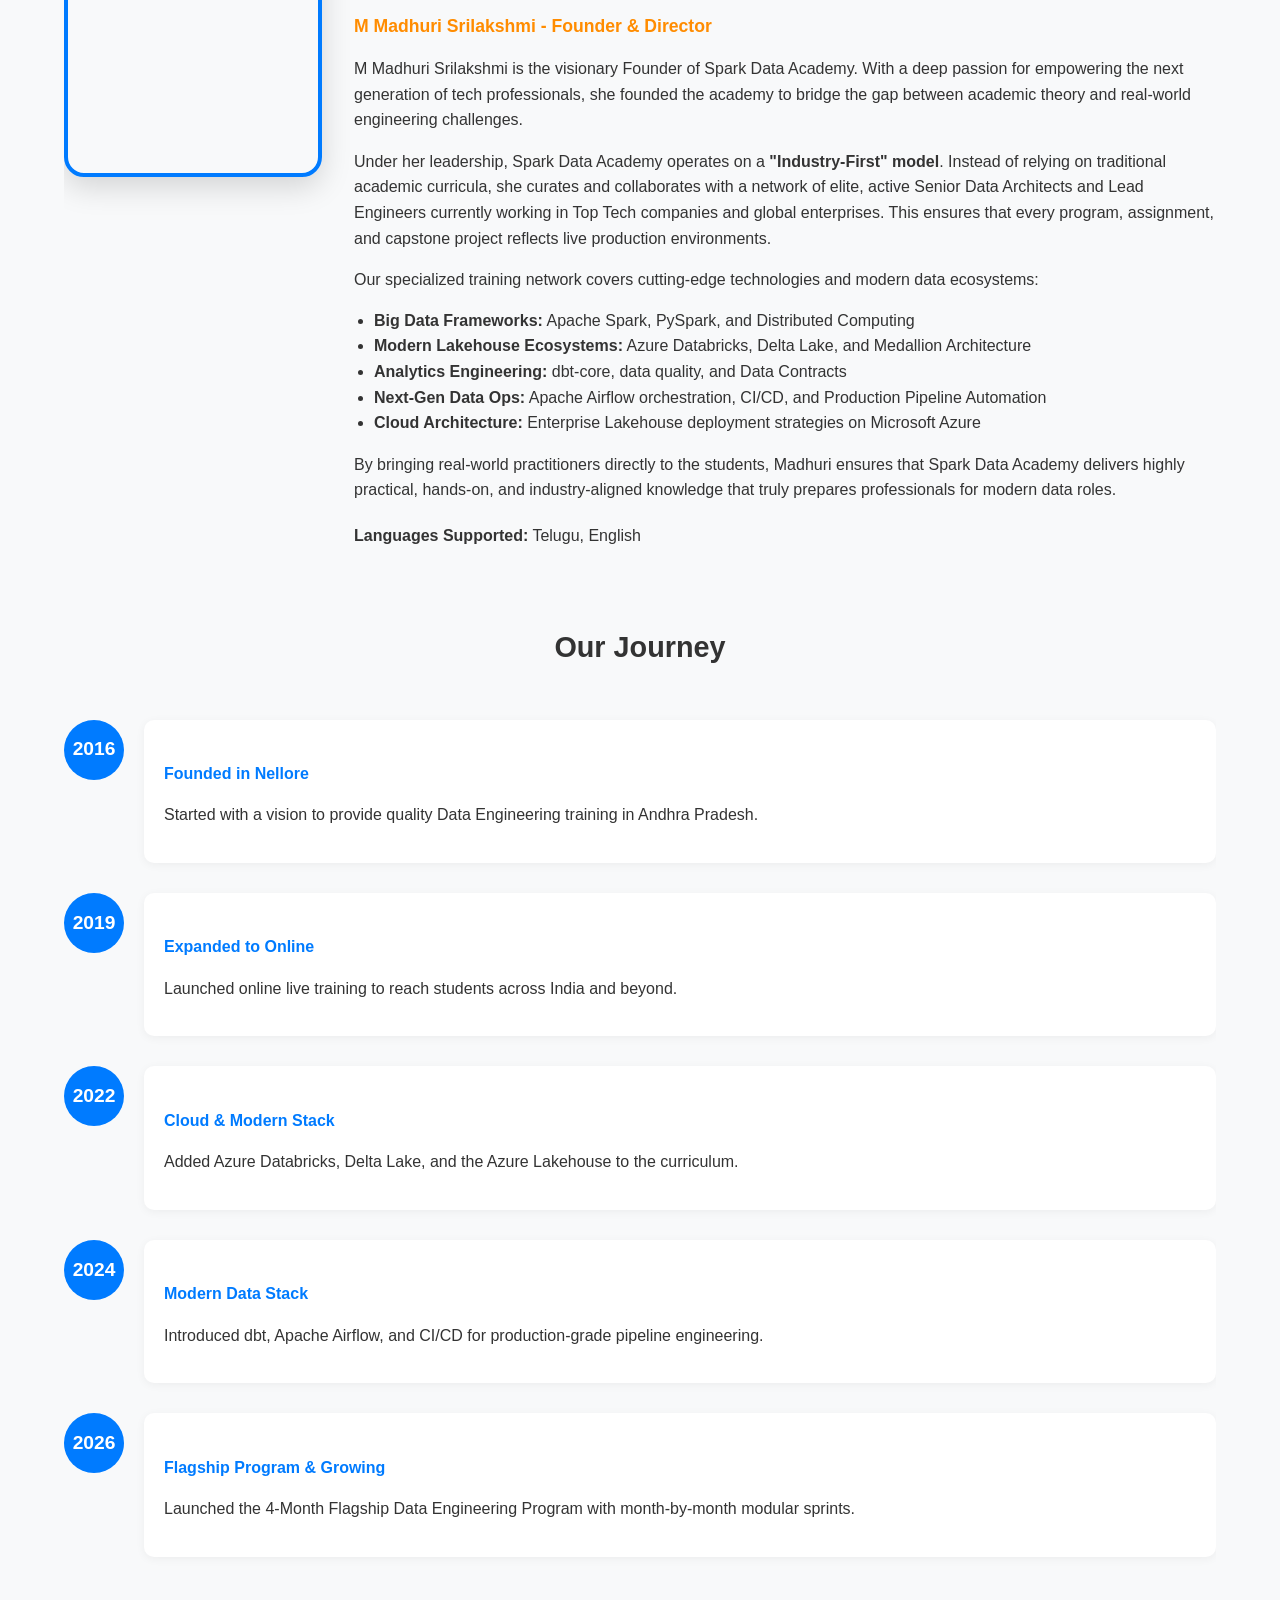
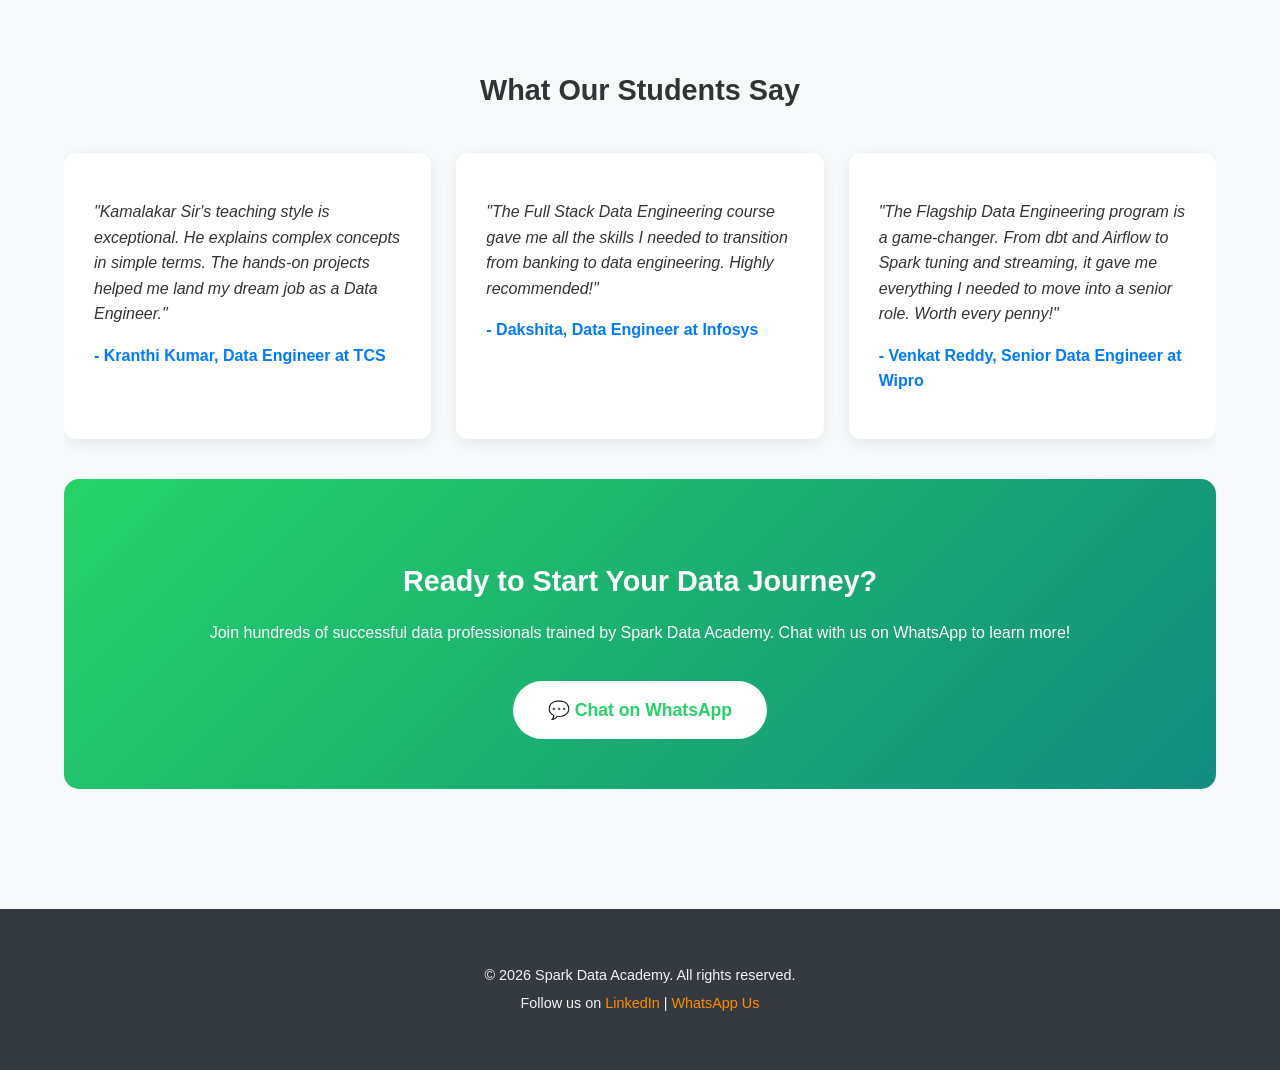
==== commit c61cc4ce: "updated flagship program" ====
--- a/about.html
+++ b/about.html
@@ -147,7 +147,6 @@
                     <li><a href="index.html">Home</a></li>
                     <li><a href="courses.html">Courses</a></li>
                     <li><a href="full-stack-data-engineering-syllabus.html">Data Engineering</a></li>
-                    <li><a href="data-ai-platform-engineering.html">Platform Engineering</a></li>
                     <li><a href="about.html">About Us</a></li>
                     <li><a href="contact.html">Contact Us</a></li>
                 </ul>
@@ -168,7 +167,7 @@
             <p style="text-align: center; max-width: 900px; margin: 0 auto; font-size: 1.1em;">At Spark Data Academy, our mission is to bridge the skill gap in the rapidly evolving Data and AI industry. We are dedicated to providing high-quality, practical, and accessible training that empowers individuals to become proficient Data Engineers and achieve their career aspirations.</p>
 
             <h3 style="text-align: center; margin: 40px 0 30px;">Our Vision</h3>
-            <p style="text-align: center; max-width: 900px; margin: 0 auto; font-size: 1.1em;">To be the leading training academy for Data Engineering and AI Platform Engineering in India, recognized for our industry-relevant curriculum, expert instructors, and a strong track record of student success and placement.</p>
+            <p style="text-align: center; max-width: 900px; margin: 0 auto; font-size: 1.1em;">To be the leading training academy for modern Data Engineering in India, recognized for our industry-relevant curriculum, expert instructors, and a strong track record of student success and placement.</p>
 
             <div class="values-grid">
                 <div class="value-card">
@@ -203,10 +202,10 @@
                     <p>Our specialized training network covers cutting-edge technologies and modern data ecosystems:</p>
                     <ul style="margin: 15px 0; padding-left: 20px;">
                         <li><strong>Big Data Frameworks:</strong> Apache Spark, PySpark, and Distributed Computing</li>
-                        <li><strong>Modern Lakehouse Ecosystems:</strong> Azure Databricks, Microsoft Fabric, and Delta Lake architectures</li>
-                        <li><strong>Enterprise Architecture:</strong> Robust, platform-agnostic Data Platform Design & Scalability</li>
-                        <li><strong>Next-Gen Data Ops:</strong> Advanced MLOps, LLMOps, and Production Infrastructure Automation</li>
-                        <li><strong>Cloud Architecture:</strong> Enterprise deployment strategies across Microsoft Azure and AWS</li>
+                        <li><strong>Modern Lakehouse Ecosystems:</strong> Azure Databricks, Delta Lake, and Medallion Architecture</li>
+                        <li><strong>Analytics Engineering:</strong> dbt-core, data quality, and Data Contracts</li>
+                        <li><strong>Next-Gen Data Ops:</strong> Apache Airflow orchestration, CI/CD, and Production Pipeline Automation</li>
+                        <li><strong>Cloud Architecture:</strong> Enterprise Lakehouse deployment strategies on Microsoft Azure</li>
                     </ul>
                     <p>By bringing real-world practitioners directly to the students, Madhuri ensures that Spark Data Academy delivers highly practical, hands-on, and industry-aligned knowledge that truly prepares professionals for modern data roles.</p>
                     <p style="margin-top: 20px;"><strong>Languages Supported:</strong> Telugu, English</p>
@@ -233,21 +232,21 @@
                     <div class="timeline-marker">2022</div>
                     <div class="timeline-content">
                         <h4>Cloud & Modern Stack</h4>
-                        <p>Added Databricks, Azure, AWS, and Microsoft Fabric to curriculum.</p>
+                        <p>Added Azure Databricks, Delta Lake, and the Azure Lakehouse to the curriculum.</p>
                     </div>
                 </div>
                 <div class="timeline-item">
                     <div class="timeline-marker">2024</div>
                     <div class="timeline-content">
-                        <h4>Platform Engineering</h4>
-                        <p>Introduced premium Data & AI Platform Engineering course for senior professionals.</p>
+                        <h4>Modern Data Stack</h4>
+                        <p>Introduced dbt, Apache Airflow, and CI/CD for production-grade pipeline engineering.</p>
                     </div>
                 </div>
                 <div class="timeline-item">
                     <div class="timeline-marker">2026</div>
                     <div class="timeline-content">
-                        <h4>500+ Students & Growing</h4>
-                        <p>Continuing to empower data professionals with cutting-edge skills.</p>
+                        <h4>Flagship Program & Growing</h4>
+                        <p>Launched the 4-Month Flagship Data Engineering Program with month-by-month modular sprints.</p>
                     </div>
                 </div>
             </div>
@@ -263,7 +262,7 @@
                     <p style="font-weight: bold; color: var(--primary-color);">- Dakshita, Data Engineer at Infosys</p>
                 </div>
                 <div class="value-card" style="text-align: left;">
-                    <p style="font-style: italic; margin-bottom: 15px;">"The Platform Engineering course is a game-changer. It helped me understand how to design enterprise-grade data platforms. Worth every penny!"</p>
+                    <p style="font-style: italic; margin-bottom: 15px;">"The Flagship Data Engineering program is a game-changer. From dbt and Airflow to Spark tuning and streaming, it gave me everything I needed to move into a senior role. Worth every penny!"</p>
                     <p style="font-weight: bold; color: var(--primary-color);">- Venkat Reddy, Senior Data Engineer at Wipro</p>
                 </div>
             </div>
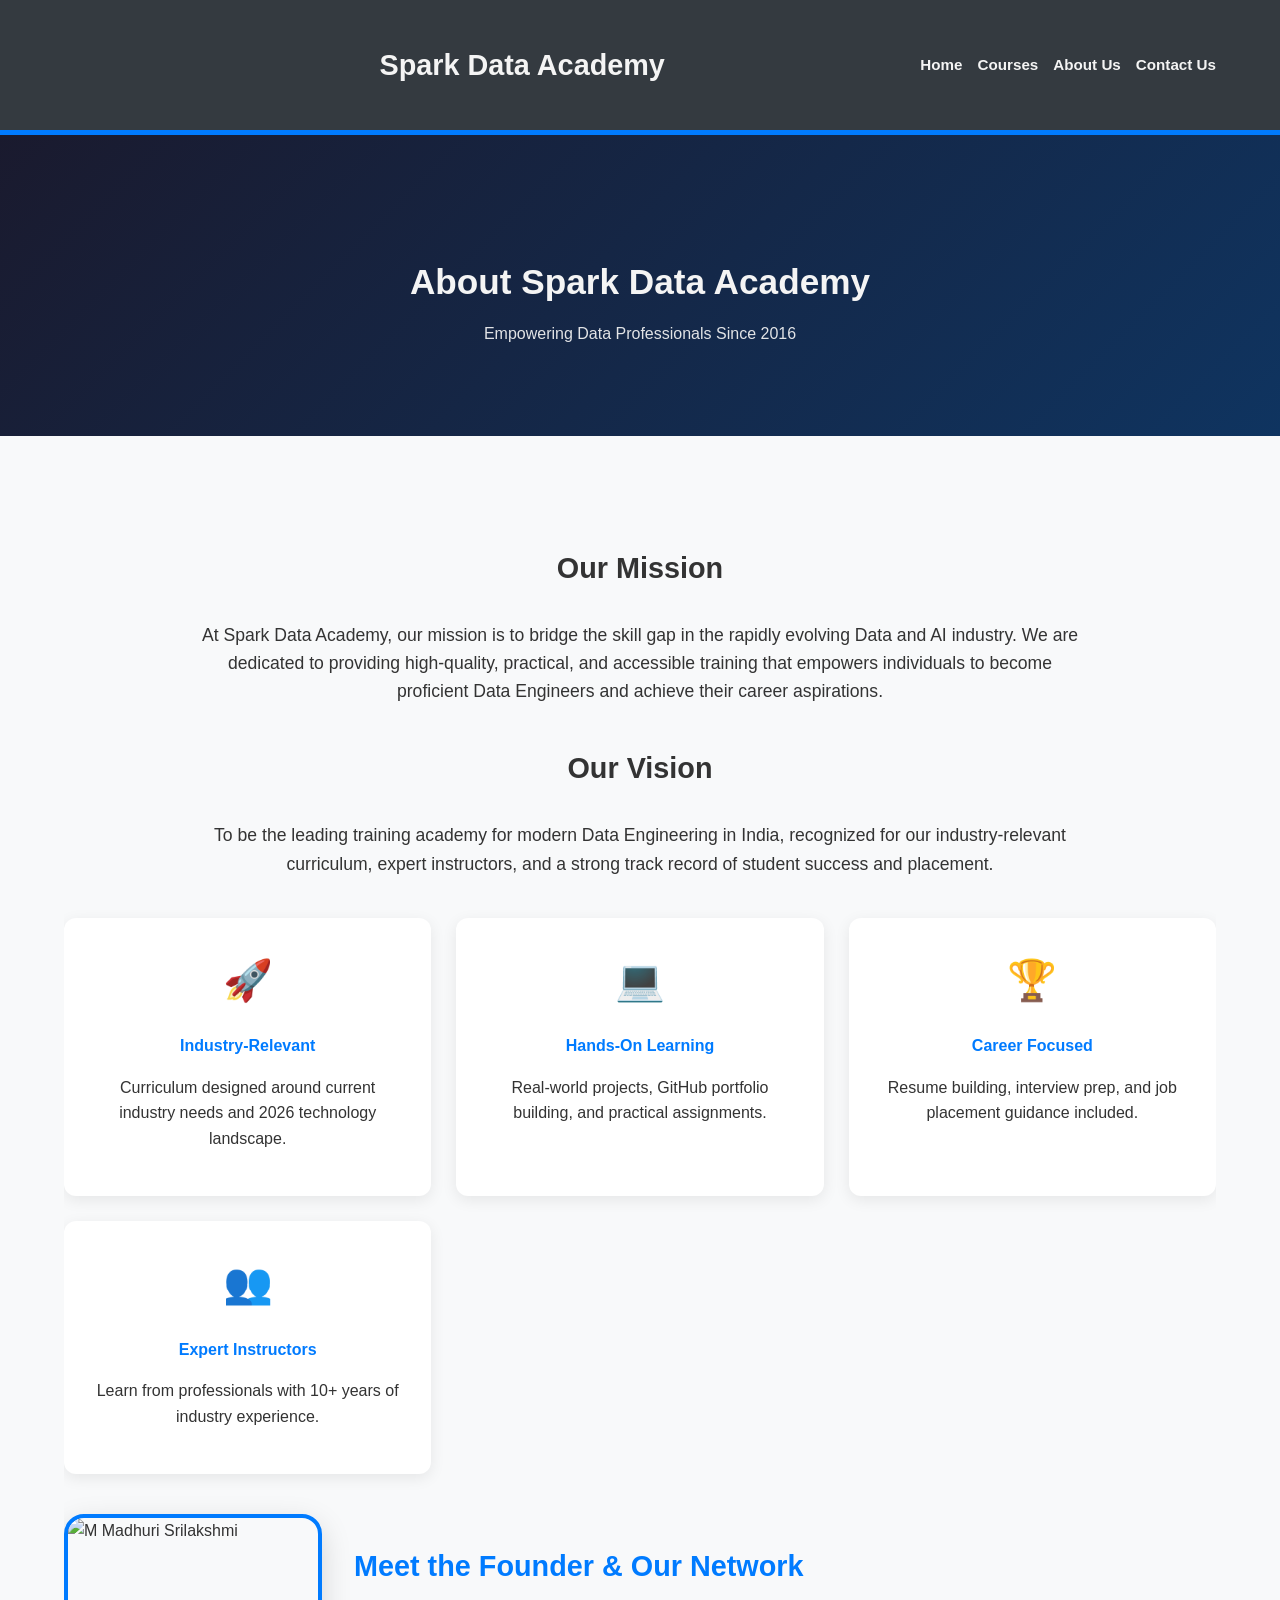
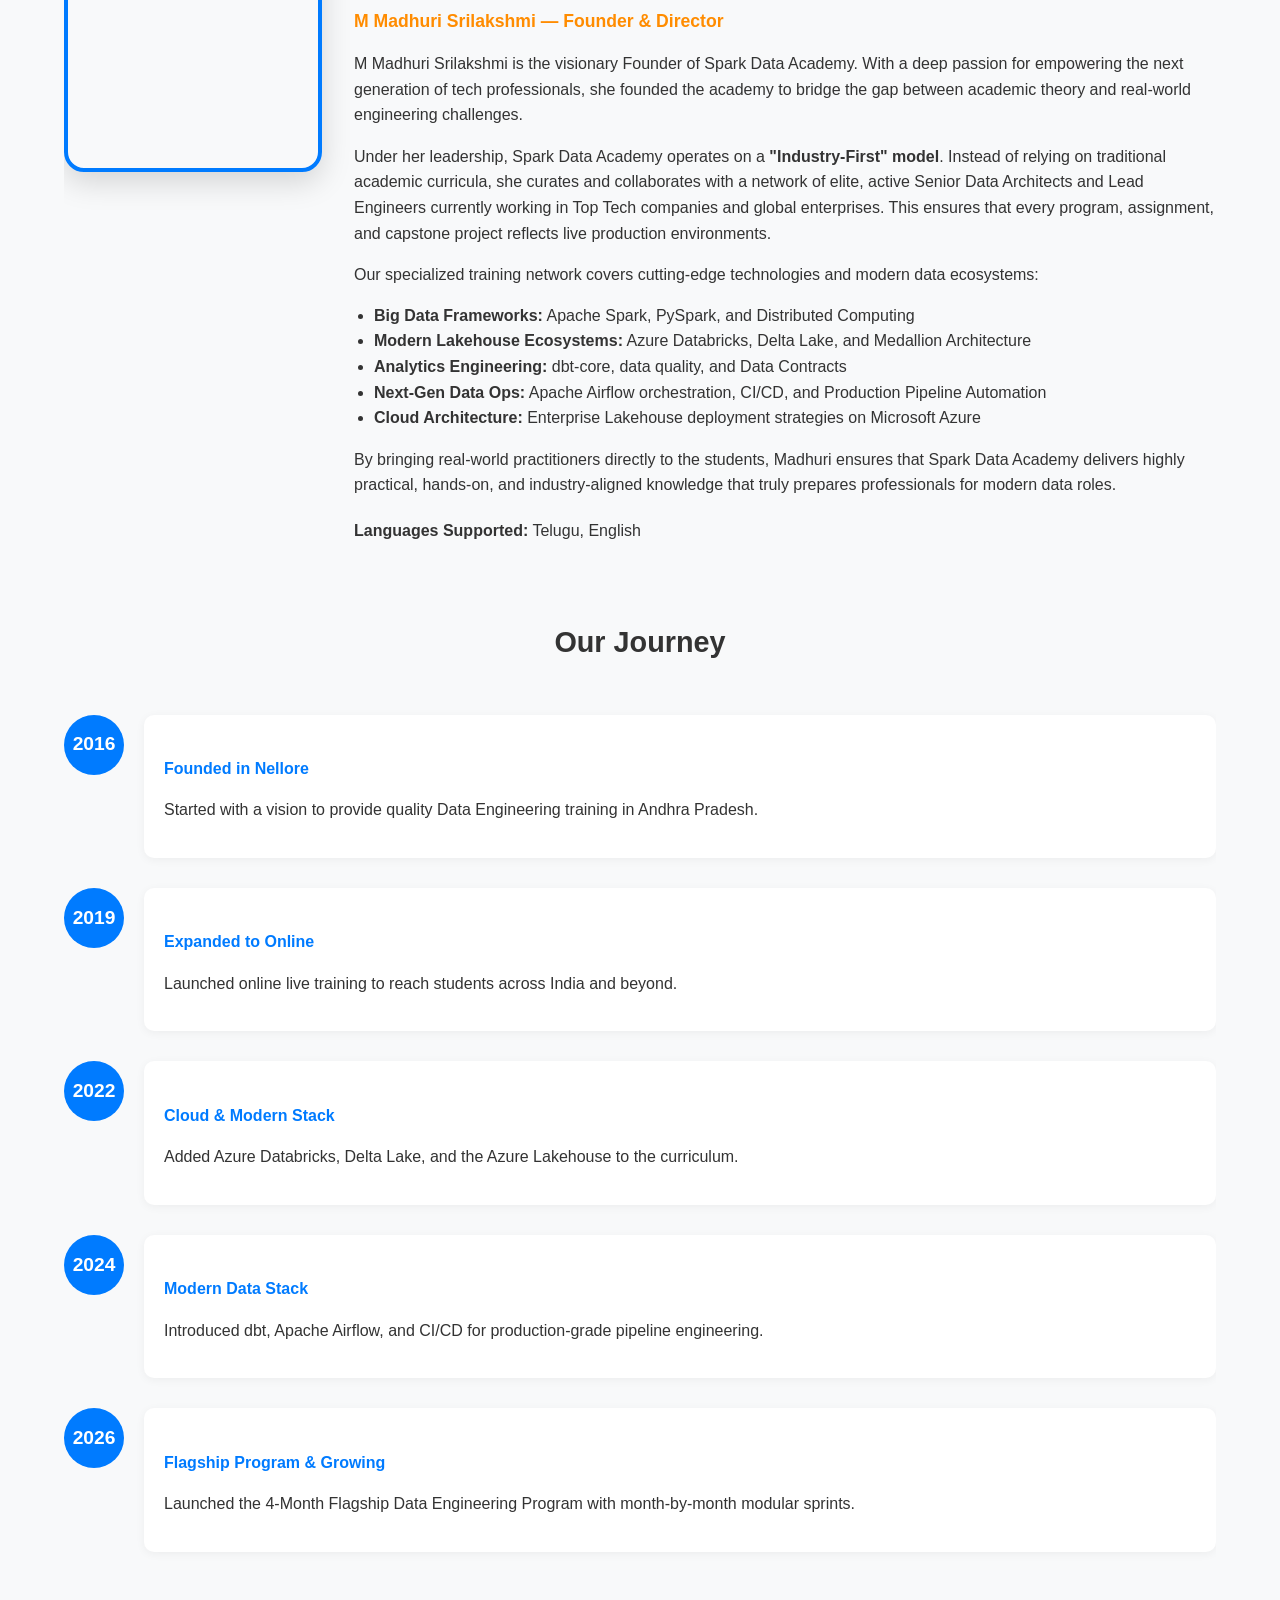
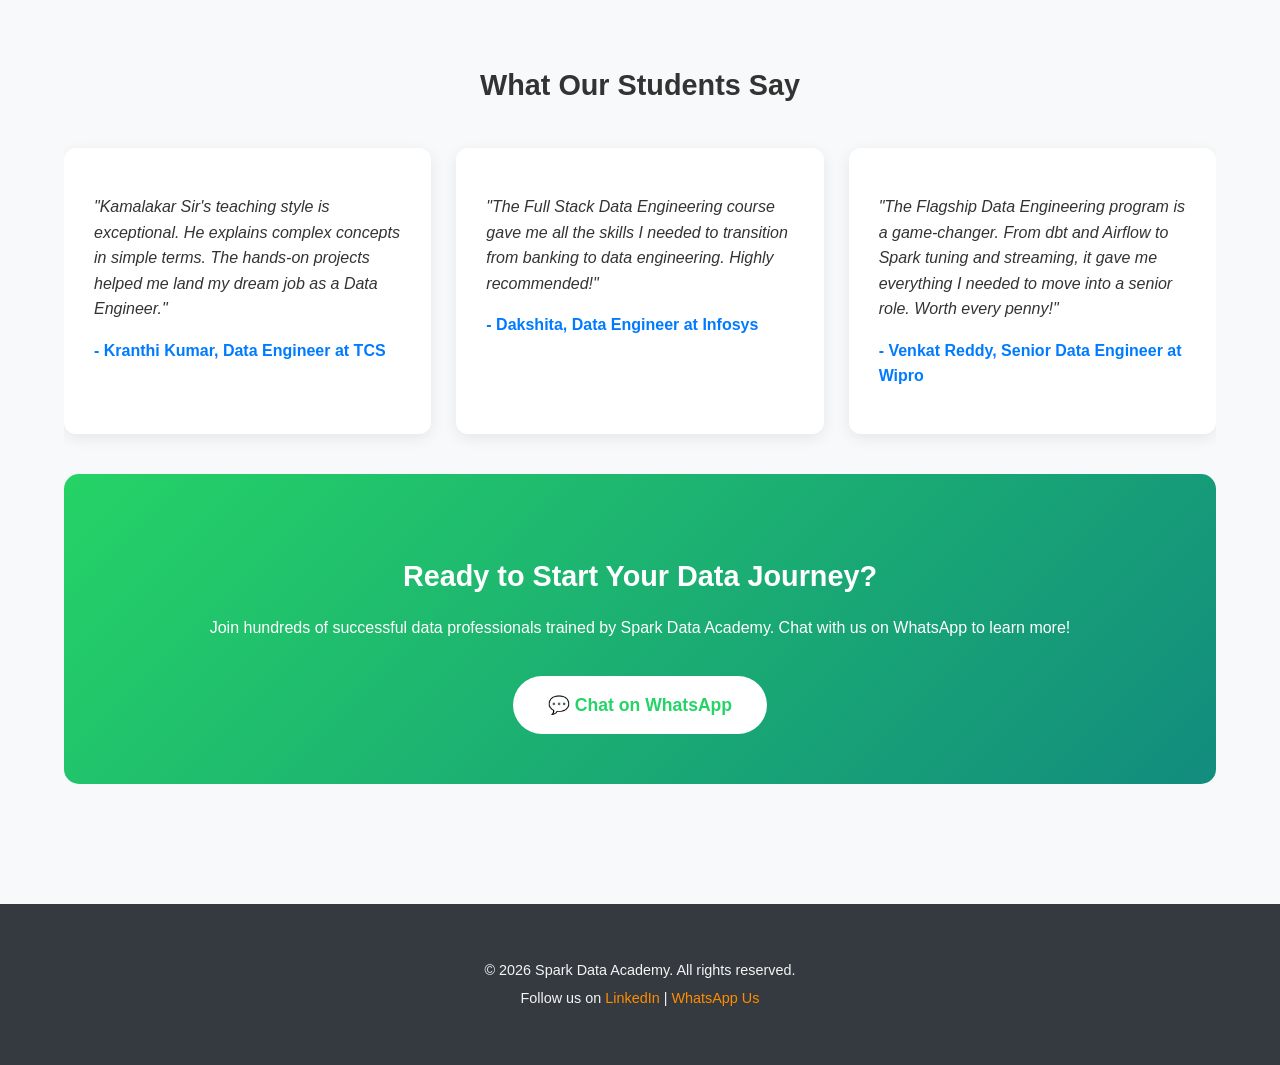
==== commit 63220b2c: "Fix: Flagship Data Engineering Program" ====
--- a/about.html
+++ b/about.html
@@ -146,7 +146,6 @@
                 <ul>
                     <li><a href="index.html">Home</a></li>
                     <li><a href="courses.html">Courses</a></li>
-                    <li><a href="full-stack-data-engineering-syllabus.html">Data Engineering</a></li>
                     <li><a href="about.html">About Us</a></li>
                     <li><a href="contact.html">Contact Us</a></li>
                 </ul>
@@ -195,8 +194,8 @@
             <div class="founder-section">
                 <img src="https://github.com/sparkdataacademy/sparkdataacademy.github.io/blob/main/logo.png?raw=true" alt="M Madhuri Srilakshmi" class="founder-img">
                 <div class="founder-text">
-                    <h3>Meet the Founder & Our Network</h3>
-                    <p class="founder-title">M Madhuri Srilakshmi - Founder & Director</p>
+                    <h3>Meet the Founder &amp; Our Network</h3>
+                    <p class="founder-title">M Madhuri Srilakshmi &mdash; Founder &amp; Director</p>
                     <p>M Madhuri Srilakshmi is the visionary Founder of Spark Data Academy. With a deep passion for empowering the next generation of tech professionals, she founded the academy to bridge the gap between academic theory and real-world engineering challenges.</p>
                     <p>Under her leadership, Spark Data Academy operates on a <strong>"Industry-First" model</strong>. Instead of relying on traditional academic curricula, she curates and collaborates with a network of elite, active Senior Data Architects and Lead Engineers currently working in Top Tech companies and global enterprises. This ensures that every program, assignment, and capstone project reflects live production environments.</p>
                     <p>Our specialized training network covers cutting-edge technologies and modern data ecosystems:</p>
@@ -231,7 +230,7 @@
                 <div class="timeline-item">
                     <div class="timeline-marker">2022</div>
                     <div class="timeline-content">
-                        <h4>Cloud & Modern Stack</h4>
+                        <h4>Cloud &amp; Modern Stack</h4>
                         <p>Added Azure Databricks, Delta Lake, and the Azure Lakehouse to the curriculum.</p>
                     </div>
                 </div>
@@ -245,7 +244,7 @@
                 <div class="timeline-item">
                     <div class="timeline-marker">2026</div>
                     <div class="timeline-content">
-                        <h4>Flagship Program & Growing</h4>
+                        <h4>Flagship Program &amp; Growing</h4>
                         <p>Launched the 4-Month Flagship Data Engineering Program with month-by-month modular sprints.</p>
                     </div>
                 </div>
--- a/style.css
+++ b/style.css
@@ -100,6 +100,7 @@
 /* Hero Section */
 #hero {
     background: linear-gradient(rgba(0, 0, 0, 0.6), rgba(0, 0, 0, 0.6)), url('https://i.imgur.com/your-hero-background-image.jpg') no-repeat center center/cover; /* REPLACE WITH A SUITABLE BACKGROUND IMAGE URL */
+    background-color: #1a1a2e;
     color: var(--light-text);
     text-align: center;
     padding: 100px 0;
@@ -119,6 +120,35 @@
     font-size: 1.3em;
     max-width: 800px;
     margin: 0 auto 30px;
+}
+
+/* Inner page hero (Courses, About, Contact) */
+#page-hero {
+    background: linear-gradient(135deg, #1a1a2e, #0f3460);
+    color: var(--light-text);
+    text-align: center;
+    padding: 70px 0;
+}
+
+#page-hero h2 {
+    color: var(--light-text);
+    margin-bottom: 10px;
+}
+
+#page-hero p {
+    color: var(--light-text);
+    opacity: 0.92;
+    margin: 0;
+}
+
+/* Inline code formatting */
+code {
+    font-family: 'Consolas', 'Courier New', monospace;
+    font-size: 0.88em;
+    background: var(--gray-light);
+    color: #b8308a;
+    padding: 2px 6px;
+    border-radius: 4px;
 }
 
 /* Buttons */
@@ -226,6 +256,21 @@
     margin-top: 0;
 }
 
+/* Reusable content card (e.g. Contact "What to Include") */
+.module-card {
+    background: #fff;
+    border-left: 5px solid var(--primary-color);
+    padding: 25px;
+    margin-bottom: 25px;
+    border-radius: 0 8px 8px 0;
+    box-shadow: 0 2px 10px rgba(0, 0, 0, 0.08);
+}
+
+.module-card h3 {
+    color: var(--primary-color);
+    margin-top: 0;
+}
+
 .course-item ul {
     list-style: none;
     padding: 0;
